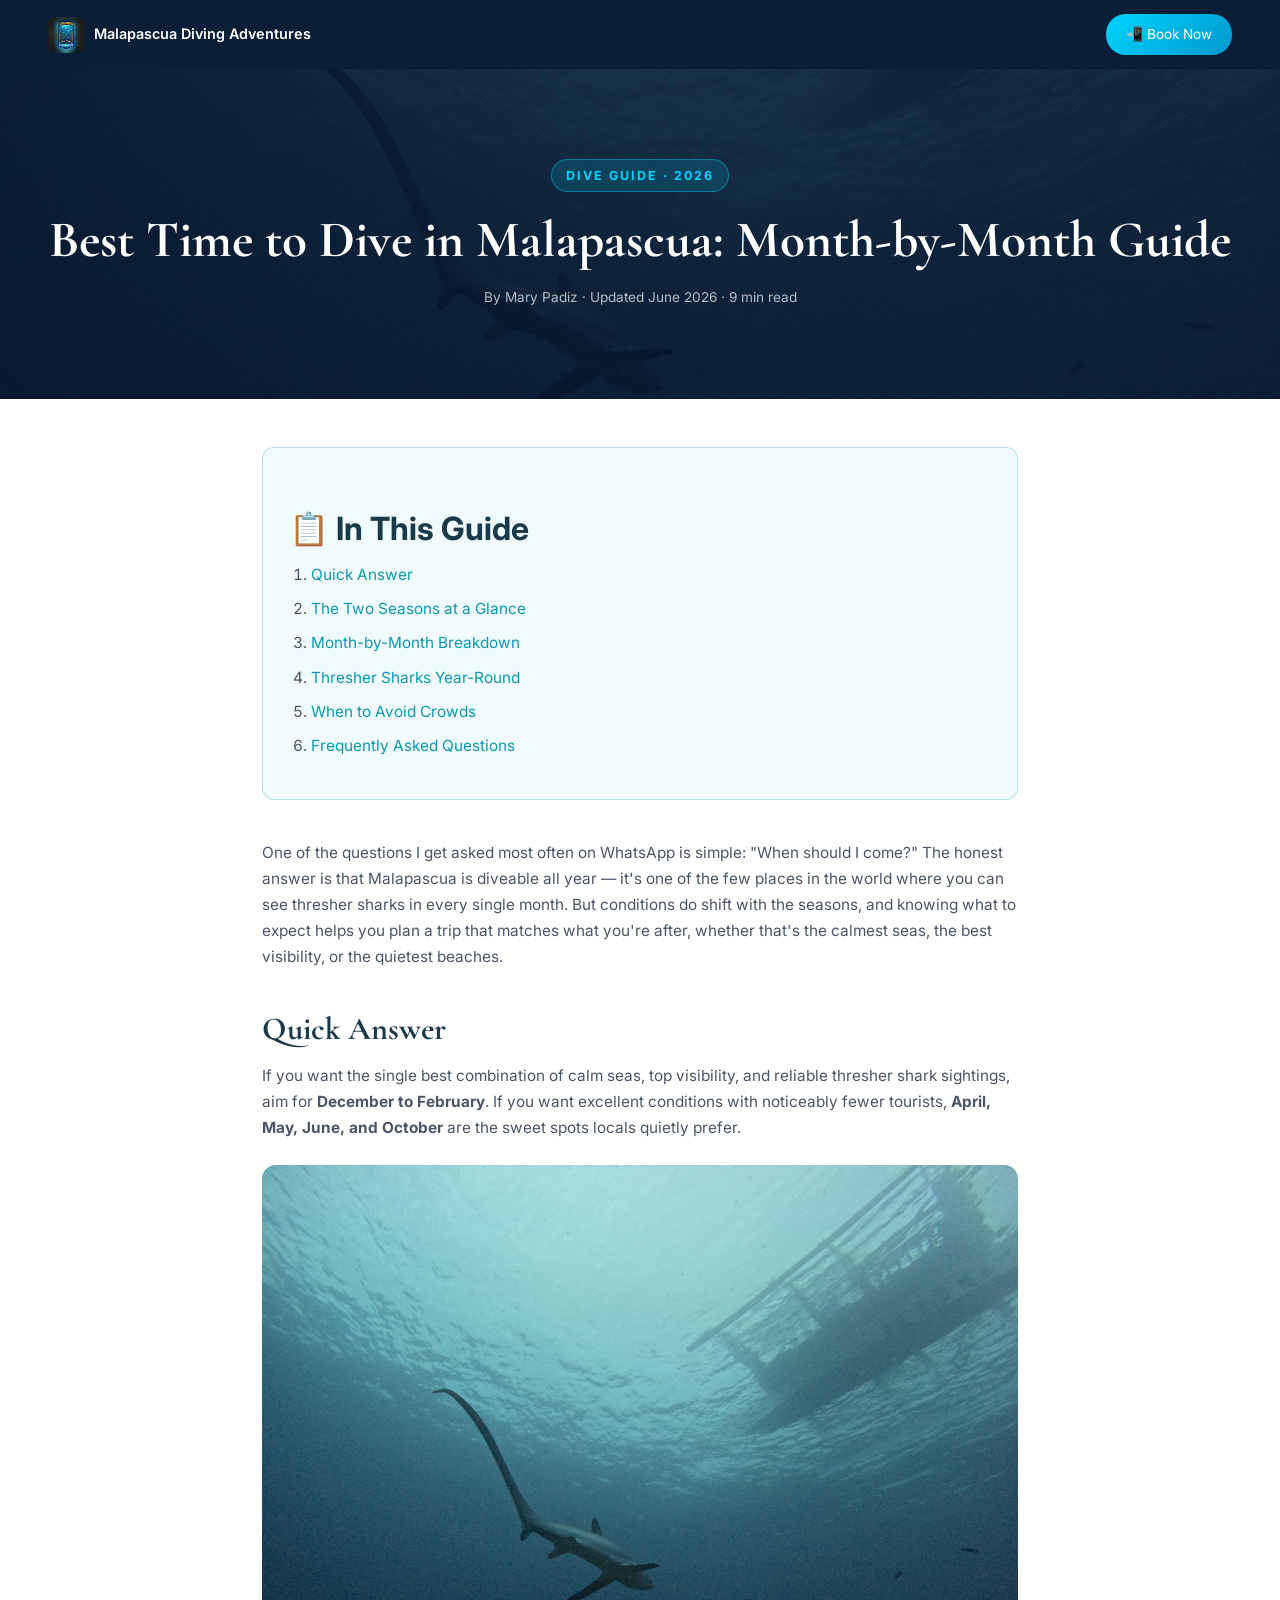
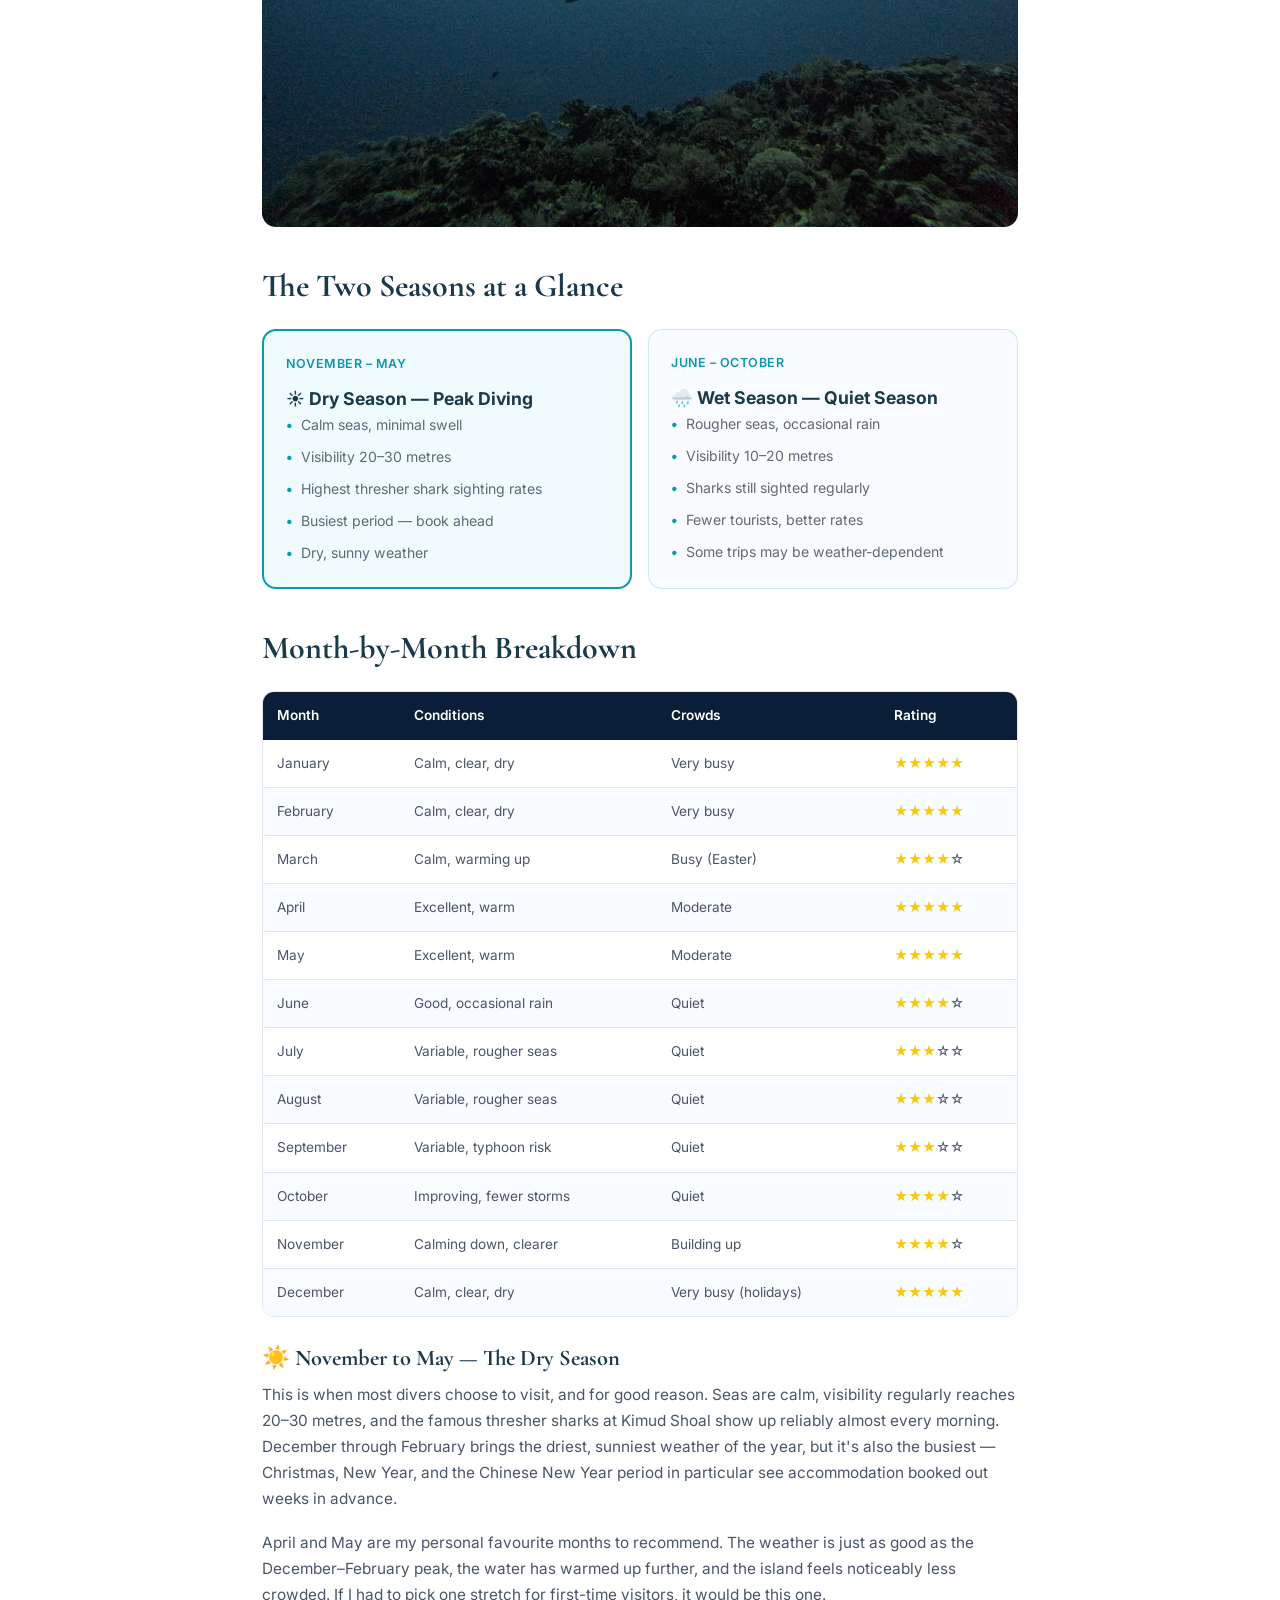
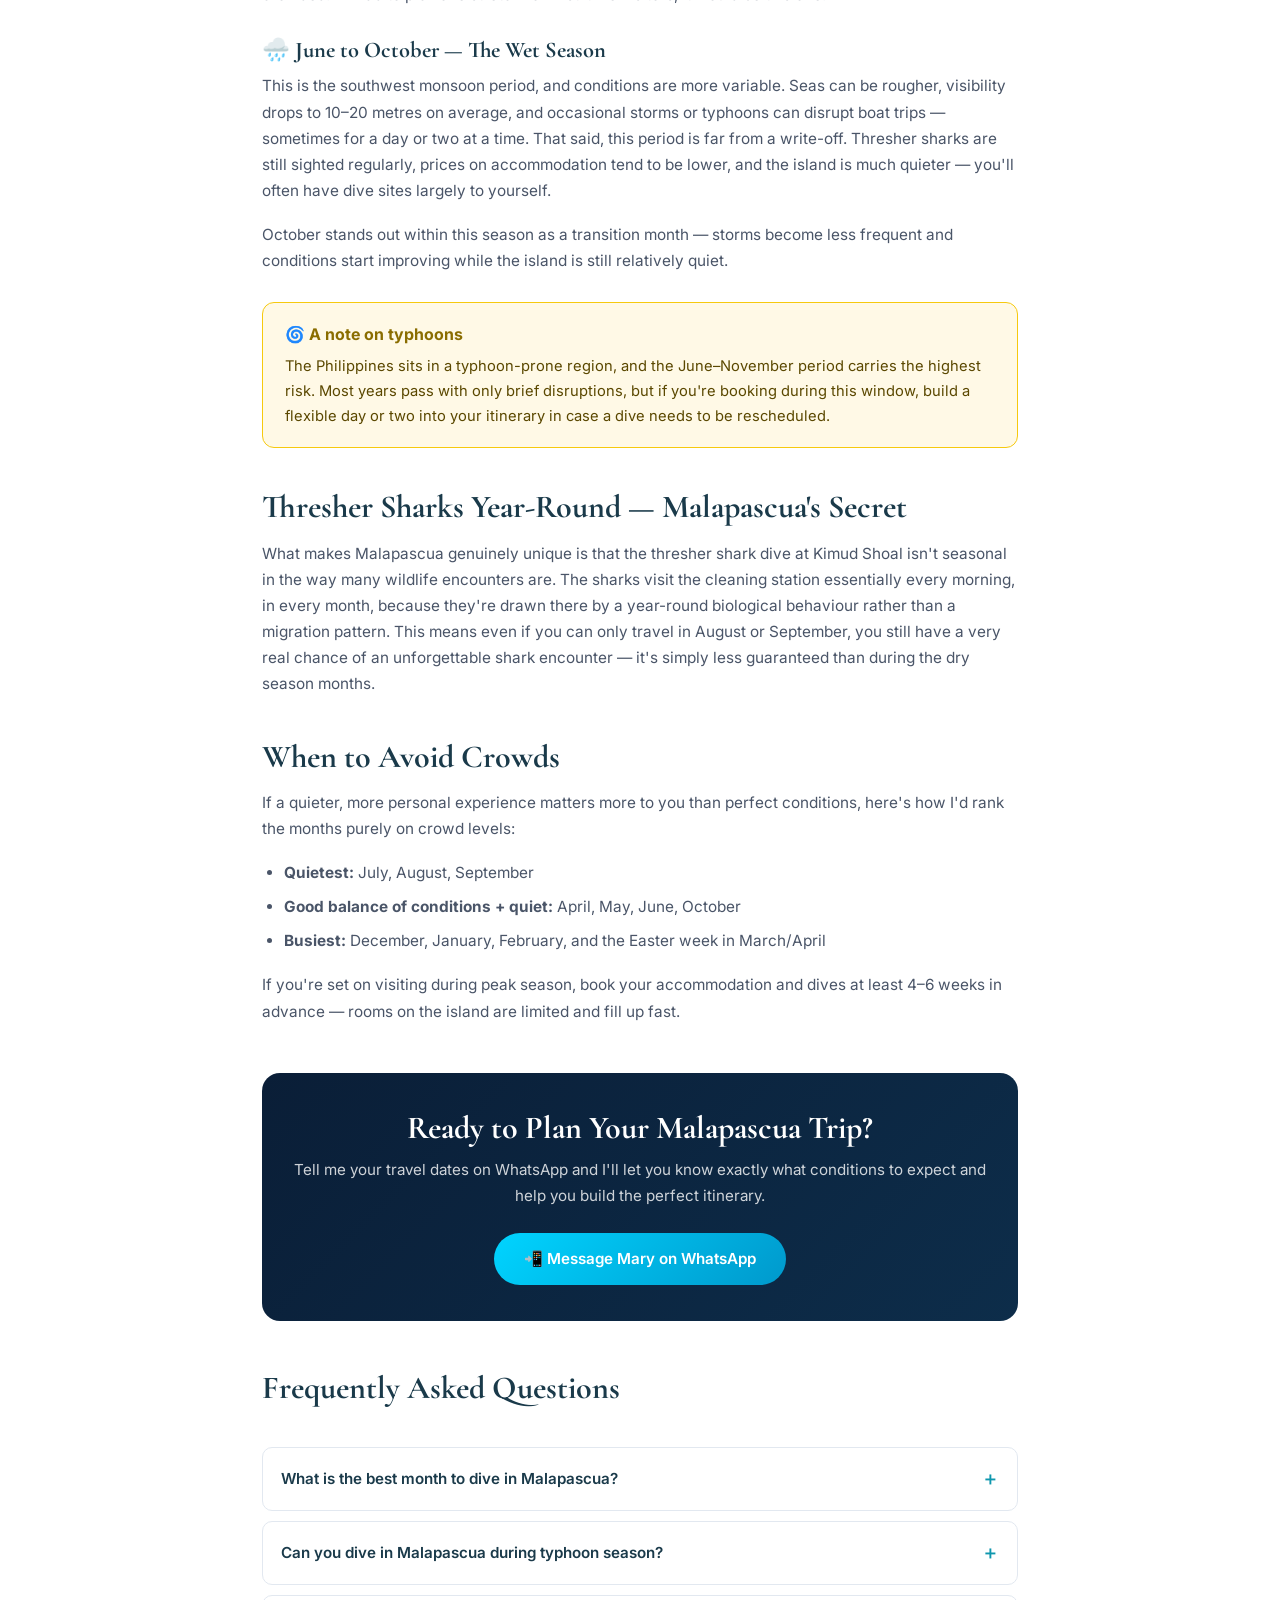
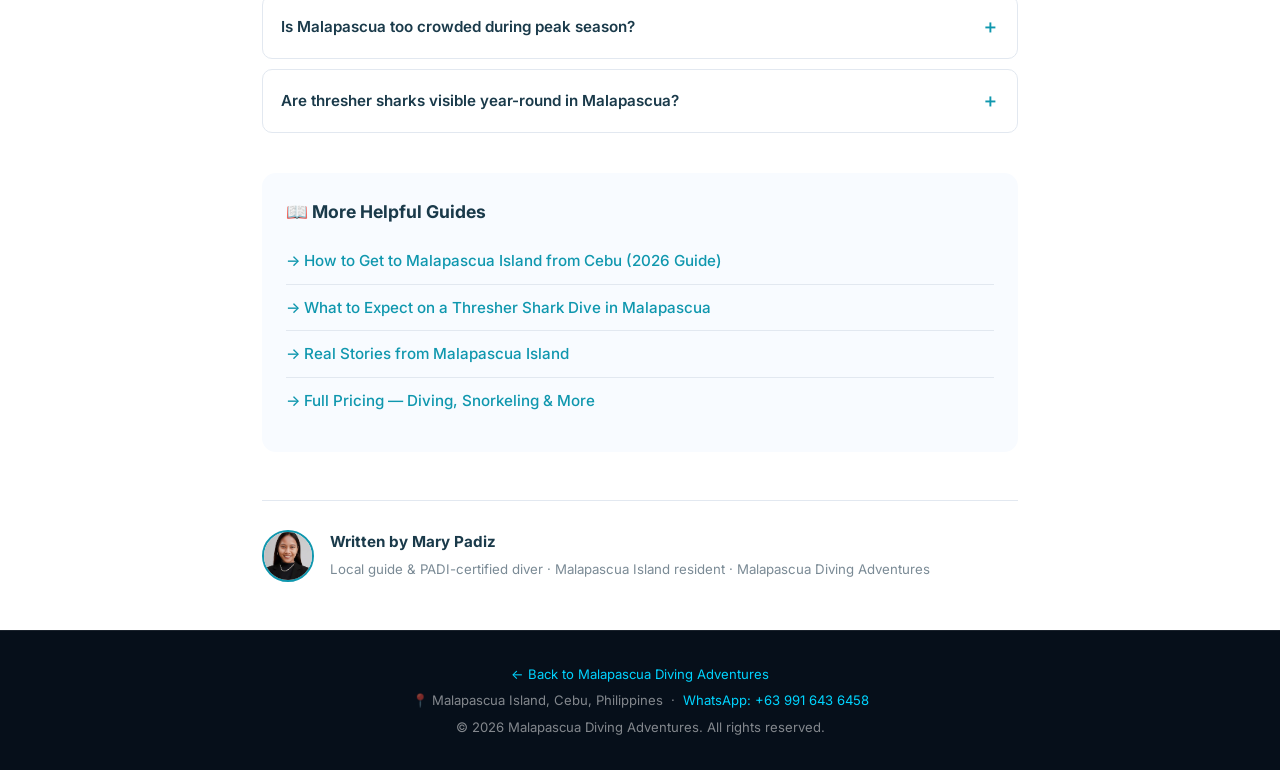
==== best-time-to-dive-malapascua.html @ ddaf4a94 "Add files via upload" ====
<!DOCTYPE html>
<html lang="en">
<head>
  <meta charset="UTF-8">
  <meta name="viewport" content="width=device-width, initial-scale=1.0">
  <title>Best Time to Dive in Malapascua: Month-by-Month Guide (2026) | Malapascua Diving Adventures</title>
  <meta name="description" content="When is the best time to dive in Malapascua? Month-by-month breakdown of weather, visibility, thresher shark sightings, and crowd levels to help you plan your trip.">
  <meta name="robots" content="index, follow">
  <link rel="canonical" href="https://malapascuadivingadventures.com/best-time-to-dive-malapascua.html">
  <link rel="icon" type="image/png" href="MDA.png">

  <meta property="og:type" content="article">
  <meta property="og:url" content="https://malapascuadivingadventures.com/best-time-to-dive-malapascua.html">
  <meta property="og:title" content="Best Time to Dive in Malapascua: Month-by-Month Guide (2026)">
  <meta property="og:description" content="Weather, visibility, thresher shark sightings, and crowd levels for every month — plan the perfect time for your Malapascua dive trip.">
  <meta property="og:image" content="https://malapascuadivingadventures.com/ThresherMalapascua.JPG">
  <meta property="og:site_name" content="Malapascua Diving Adventures">

  <script type="application/ld+json">
  {
    "@context": "https://schema.org",
    "@type": "Article",
    "headline": "Best Time to Dive in Malapascua: Month-by-Month Guide (2026)",
    "description": "A month-by-month breakdown of weather, visibility, thresher shark sightings, and crowd levels to help divers plan the ideal time to visit Malapascua Island.",
    "image": "https://malapascuadivingadventures.com/ThresherMalapascua.JPG",
    "datePublished": "2026-06-30",
    "dateModified": "2026-06-30",
    "author": {"@type": "Person", "name": "Mary Padiz"},
    "publisher": {
      "@type": "Organization",
      "name": "Malapascua Diving Adventures",
      "logo": {"@type": "ImageObject", "url": "https://malapascuadivingadventures.com/MDA.png"}
    },
    "mainEntityOfPage": {"@type": "WebPage", "@id": "https://malapascuadivingadventures.com/best-time-to-dive-malapascua.html"}
  }
  </script>

  <script type="application/ld+json">
  {
    "@context": "https://schema.org",
    "@type": "FAQPage",
    "mainEntity": [
      {
        "@type": "Question",
        "name": "What is the best month to dive in Malapascua?",
        "acceptedAnswer": {"@type": "Answer", "text": "December to February typically offers the best overall conditions in Malapascua, with calm seas, excellent visibility of 20–30 metres, and reliable thresher shark sightings. April and May are also excellent, with warmer water and fewer crowds than the December-January peak."}
      },
      {
        "@type": "Question",
        "name": "Can you dive in Malapascua during typhoon season?",
        "acceptedAnswer": {"@type": "Answer", "text": "Yes, diving is possible from June to November, though seas are rougher and some trips may be cancelled during strong storms. Thresher sharks are still sighted regularly during this period, and the island is much quieter with fewer tourists."}
      },
      {
        "@type": "Question",
        "name": "Is Malapascua too crowded during peak season?",
        "acceptedAnswer": {"@type": "Answer", "text": "December through February and around Easter (March/April) are the busiest periods, with accommodation booking up weeks in advance. April, May, June, and October offer a good balance of good conditions with fewer crowds."}
      },
      {
        "@type": "Question",
        "name": "Are thresher sharks visible year-round in Malapascua?",
        "acceptedAnswer": {"@type": "Answer", "text": "Yes, pelagic thresher sharks can be seen at Kimud Shoal year-round, which is unique among shark diving destinations worldwide. Sighting rates are highest during November to May, but sharks are reported in every month of the year."}
      }
    ]
  }
  </script>

  <link rel="preconnect" href="https://fonts.googleapis.com">
  <link rel="preconnect" href="https://fonts.gstatic.com" crossorigin>
  <link rel="stylesheet" href="https://fonts.googleapis.com/css2?family=Cormorant+Garamond:wght@500;600;700&family=Inter:wght@400;500;600;700&display=swap">

  <style>
    *,*::before,*::after{box-sizing:border-box}
    html{scroll-behavior:smooth}
    body{margin:0;font-family:'Inter',system-ui,sans-serif;color:#2d3748;background:#fff;line-height:1.7;}
    h1,h2,h3{font-family:'Cormorant Garamond',Georgia,serif;line-height:1.2;}
    img{max-width:100%;height:auto;display:block;}
    a{color:#0f97ae;text-decoration:none;}
    a:hover{text-decoration:underline;}

    .site-header{background:#0a1e37;padding:14px clamp(16px,4vw,48px);display:flex;align-items:center;justify-content:space-between;gap:16px;}
    .site-header a.brand{color:#fff;font-weight:600;font-size:.9rem;display:flex;align-items:center;gap:10px;text-decoration:none;}
    .site-header img{width:36px;height:36px;border-radius:6px;}
    .header-cta{background:linear-gradient(135deg,#00d4ff,#0099cc);color:#fff!important;padding:9px 20px;border-radius:20px;font-size:.85rem;text-decoration:none;}

    .hero-blog{background:linear-gradient(135deg,rgba(5,20,45,.88),rgba(5,20,45,.75)),url('ThresherMalapascua.JPG') center/cover no-repeat;padding:clamp(48px,8vw,90px) clamp(16px,5vw,48px);text-align:center;color:#fff;}
    .hero-blog .badge{display:inline-block;background:rgba(0,212,255,.15);border:1px solid rgba(0,212,255,.4);color:#00d4ff;font-size:.78rem;font-weight:700;letter-spacing:2px;text-transform:uppercase;padding:5px 14px;border-radius:20px;margin-bottom:18px;}
    .hero-blog h1{margin:0 0 14px;font-size:clamp(1.8rem,5vw,3.2rem);color:#fff;}
    .hero-blog .meta{font-size:.85rem;color:rgba(255,255,255,.7);margin:0;}

    .article-wrap{max-width:820px;margin:0 auto;padding:48px clamp(16px,4vw,32px);}

    .toc{background:#f0fbfe;border:1px solid rgba(15,151,174,.25);border-radius:12px;padding:22px 26px;margin-bottom:40px;}
    .toc h2{font-size:1rem;color:#1a3a4a;margin:0 0 12px;font-family:'Inter',sans-serif;font-weight:700;}
    .toc ol{margin:0;padding-left:20px;display:flex;flex-direction:column;gap:6px;}
    .toc li{font-size:.9rem;}
    .toc a{color:#0f97ae;}

    .article-wrap h2{font-size:clamp(1.4rem,3vw,2rem);color:#1a3a4a;margin:40px 0 14px;}
    .article-wrap h3{font-size:clamp(1.1rem,2vw,1.4rem);color:#1a3a4a;margin:28px 0 10px;}
    .article-wrap p{margin:0 0 18px;color:#4a5568;font-size:clamp(.92rem,1.2vw,1rem);}
    .article-wrap ul,.article-wrap ol{padding-left:22px;margin:0 0 18px;display:flex;flex-direction:column;gap:8px;}
    .article-wrap li{color:#4a5568;font-size:clamp(.92rem,1.2vw,1rem);}

    .season-grid{display:grid;grid-template-columns:1fr;gap:16px;margin:24px 0;}
    @media(min-width:700px){.season-grid{grid-template-columns:1fr 1fr;}}
    .season-card{background:#f8fbff;border:1px solid rgba(15,151,174,.18);border-radius:14px;padding:22px 22px;}
    .season-card.peak{background:#f0fbfe;border-color:#0f97ae;border-width:2px;}
    .season-card h3{margin:0 0 4px;font-size:1.1rem;color:#1a3a4a;font-family:'Inter',sans-serif;font-weight:700;}
    .season-tag{font-size:.78rem;color:#0f97ae;font-weight:600;text-transform:uppercase;letter-spacing:.5px;display:block;margin-bottom:14px;}
    .season-card ul{margin:0;padding:0;list-style:none;display:flex;flex-direction:column;gap:8px;}
    .season-card li{font-size:.88rem;color:#5b6b7b;display:flex;gap:8px;align-items:flex-start;}
    .season-card li::before{content:'•';color:#0f97ae;font-weight:700;}

    .month-table-wrap{overflow-x:auto;margin:24px 0;border-radius:12px;border:1px solid #e2e8f0;}
    table.month-table{width:100%;border-collapse:collapse;font-size:.85rem;min-width:600px;}
    table.month-table th{background:#0a1e37;color:#fff;padding:12px 14px;text-align:left;font-weight:600;}
    table.month-table td{padding:12px 14px;border-bottom:1px solid #e2e8f0;color:#4a5568;}
    table.month-table tr:last-child td{border-bottom:none;}
    table.month-table tr:nth-child(even){background:#f8fbff;}
    .star{color:#f6c90e;}

    .tip-box{background:#fff9e6;border:1px solid #f6c90e;border-radius:12px;padding:18px 22px;margin:28px 0;}
    .tip-box strong{color:#8a6d00;display:block;margin-bottom:6px;}
    .tip-box p{margin:0;color:#5b4800;font-size:.92rem;}

    .cta-banner{background:linear-gradient(135deg,#0a1e37,#0d2d4a);border-radius:18px;padding:36px 28px;text-align:center;margin:48px 0;}
    .cta-banner h2{color:#fff;margin:0 0 10px;font-size:clamp(1.4rem,3vw,2rem);}
    .cta-banner p{color:rgba(255,255,255,.8);margin:0 0 24px;font-size:.95rem;}
    .cta-btn{display:inline-flex;align-items:center;gap:8px;background:linear-gradient(135deg,#00d4ff,#0099cc);color:#fff;padding:13px 30px;border-radius:28px;font-weight:600;font-size:.95rem;text-decoration:none;transition:transform .25s,box-shadow .25s;}
    .cta-btn:hover{transform:translateY(-2px);box-shadow:0 10px 28px rgba(0,212,255,.3);text-decoration:none;}

    .faq-section{margin:40px 0;}
    .faq-item{border:1px solid #e2e8f0;border-radius:10px;margin-bottom:10px;overflow:hidden;}
    .faq-item summary{padding:16px 18px;font-weight:600;color:#1a3a4a;cursor:pointer;list-style:none;display:flex;justify-content:space-between;align-items:center;font-size:.95rem;}
    .faq-item summary::after{content:'＋';color:#0f97ae;font-size:1.1rem;}
    .faq-item[open] summary::after{content:'－';}
    .faq-item p{margin:0;padding:0 18px 16px;color:#4a5568;font-size:.92rem;line-height:1.7;}

    .article-footer{border-top:1px solid #e2e8f0;padding-top:28px;margin-top:48px;display:flex;align-items:center;gap:16px;}
    .author-avatar{width:52px;height:52px;border-radius:50%;object-fit:cover;border:2px solid #0f97ae;}
    .author-info strong{display:block;color:#1a3a4a;font-size:.95rem;}
    .author-info span{color:#7a8a95;font-size:.83rem;}

    .related{background:#f8fbff;border-radius:14px;padding:28px 24px;margin:40px 0;}
    .related h3{font-size:1.1rem;color:#1a3a4a;margin:0 0 16px;font-family:'Inter',sans-serif;font-weight:700;}
    .related a{display:flex;align-items:center;gap:10px;color:#0f97ae;font-weight:500;font-size:.95rem;padding:10px 0;border-bottom:1px solid #e2e8f0;}
    .related a:last-child{border-bottom:none;}

    .site-footer{background:#060f1a;padding:28px 18px;text-align:center;border-top:1px solid rgba(255,255,255,.08);}
    .site-footer p{color:rgba(255,255,255,.5);font-size:.82rem;margin:4px 0;}
    .site-footer a{color:#00d4ff;}
  </style>
</head>
<body>

<header class="site-header">
  <a href="/" class="brand">
    <img src="MDA.png" alt="Malapascua Diving Adventures" width="36" height="36">
    Malapascua Diving Adventures
  </a>
  <a href="https://wa.me/639916436458" class="header-cta" rel="noopener noreferrer">📲 Book Now</a>
</header>

<div class="hero-blog">
  <span class="badge">Dive Guide · 2026</span>
  <h1>Best Time to Dive in Malapascua: Month-by-Month Guide</h1>
  <p class="meta">By Mary Padiz · Updated June 2026 · 9 min read</p>
</div>

<article class="article-wrap">

  <nav class="toc" aria-label="Table of contents">
    <h2>📋 In This Guide</h2>
    <ol>
      <li><a href="#quick-answer">Quick Answer</a></li>
      <li><a href="#seasons">The Two Seasons at a Glance</a></li>
      <li><a href="#month-by-month">Month-by-Month Breakdown</a></li>
      <li><a href="#thresher-sharks">Thresher Sharks Year-Round</a></li>
      <li><a href="#crowds">When to Avoid Crowds</a></li>
      <li><a href="#faq">Frequently Asked Questions</a></li>
    </ol>
  </nav>

  <p>One of the questions I get asked most often on WhatsApp is simple: "When should I come?" The honest answer is that Malapascua is diveable all year — it's one of the few places in the world where you can see thresher sharks in every single month. But conditions do shift with the seasons, and knowing what to expect helps you plan a trip that matches what you're after, whether that's the calmest seas, the best visibility, or the quietest beaches.</p>

  <h2 id="quick-answer">Quick Answer</h2>
  <p>If you want the single best combination of calm seas, top visibility, and reliable thresher shark sightings, aim for <strong>December to February</strong>. If you want excellent conditions with noticeably fewer tourists, <strong>April, May, June, and October</strong> are the sweet spots locals quietly prefer.</p>

  <img src="ThresherMalapascua.JPG" alt="Pelagic thresher shark at Kimud Shoal dive site, Malapascua Island" loading="eager" width="820" height="460" style="border-radius:14px;margin:24px 0;">

  <h2 id="seasons">The Two Seasons at a Glance</h2>

  <div class="season-grid">
    <div class="season-card peak">
      <span class="season-tag">November – May</span>
      <h3>☀️ Dry Season — Peak Diving</h3>
      <ul>
        <li>Calm seas, minimal swell</li>
        <li>Visibility 20–30 metres</li>
        <li>Highest thresher shark sighting rates</li>
        <li>Busiest period — book ahead</li>
        <li>Dry, sunny weather</li>
      </ul>
    </div>
    <div class="season-card">
      <span class="season-tag">June – October</span>
      <h3>🌧️ Wet Season — Quiet Season</h3>
      <ul>
        <li>Rougher seas, occasional rain</li>
        <li>Visibility 10–20 metres</li>
        <li>Sharks still sighted regularly</li>
        <li>Fewer tourists, better rates</li>
        <li>Some trips may be weather-dependent</li>
      </ul>
    </div>
  </div>

  <h2 id="month-by-month">Month-by-Month Breakdown</h2>

  <div class="month-table-wrap">
    <table class="month-table">
      <thead>
        <tr>
          <th>Month</th>
          <th>Conditions</th>
          <th>Crowds</th>
          <th>Rating</th>
        </tr>
      </thead>
      <tbody>
        <tr><td>January</td><td>Calm, clear, dry</td><td>Very busy</td><td><span class="star">★★★★★</span></td></tr>
        <tr><td>February</td><td>Calm, clear, dry</td><td>Very busy</td><td><span class="star">★★★★★</span></td></tr>
        <tr><td>March</td><td>Calm, warming up</td><td>Busy (Easter)</td><td><span class="star">★★★★</span>☆</td></tr>
        <tr><td>April</td><td>Excellent, warm</td><td>Moderate</td><td><span class="star">★★★★★</span></td></tr>
        <tr><td>May</td><td>Excellent, warm</td><td>Moderate</td><td><span class="star">★★★★★</span></td></tr>
        <tr><td>June</td><td>Good, occasional rain</td><td>Quiet</td><td><span class="star">★★★★</span>☆</td></tr>
        <tr><td>July</td><td>Variable, rougher seas</td><td>Quiet</td><td><span class="star">★★★</span>☆☆</td></tr>
        <tr><td>August</td><td>Variable, rougher seas</td><td>Quiet</td><td><span class="star">★★★</span>☆☆</td></tr>
        <tr><td>September</td><td>Variable, typhoon risk</td><td>Quiet</td><td><span class="star">★★★</span>☆☆</td></tr>
        <tr><td>October</td><td>Improving, fewer storms</td><td>Quiet</td><td><span class="star">★★★★</span>☆</td></tr>
        <tr><td>November</td><td>Calming down, clearer</td><td>Building up</td><td><span class="star">★★★★</span>☆</td></tr>
        <tr><td>December</td><td>Calm, clear, dry</td><td>Very busy (holidays)</td><td><span class="star">★★★★★</span></td></tr>
      </tbody>
    </table>
  </div>

  <h3>☀️ November to May — The Dry Season</h3>
  <p>This is when most divers choose to visit, and for good reason. Seas are calm, visibility regularly reaches 20–30 metres, and the famous thresher sharks at Kimud Shoal show up reliably almost every morning. December through February brings the driest, sunniest weather of the year, but it's also the busiest — Christmas, New Year, and the Chinese New Year period in particular see accommodation booked out weeks in advance.</p>

  <p>April and May are my personal favourite months to recommend. The weather is just as good as the December–February peak, the water has warmed up further, and the island feels noticeably less crowded. If I had to pick one stretch for first-time visitors, it would be this one.</p>

  <h3>🌧️ June to October — The Wet Season</h3>
  <p>This is the southwest monsoon period, and conditions are more variable. Seas can be rougher, visibility drops to 10–20 metres on average, and occasional storms or typhoons can disrupt boat trips — sometimes for a day or two at a time. That said, this period is far from a write-off. Thresher sharks are still sighted regularly, prices on accommodation tend to be lower, and the island is much quieter — you'll often have dive sites largely to yourself.</p>

  <p>October stands out within this season as a transition month — storms become less frequent and conditions start improving while the island is still relatively quiet.</p>

  <div class="tip-box">
    <strong>🌀 A note on typhoons</strong>
    <p>The Philippines sits in a typhoon-prone region, and the June–November period carries the highest risk. Most years pass with only brief disruptions, but if you're booking during this window, build a flexible day or two into your itinerary in case a dive needs to be rescheduled.</p>
  </div>

  <h2 id="thresher-sharks">Thresher Sharks Year-Round — Malapascua's Secret</h2>
  <p>What makes Malapascua genuinely unique is that the thresher shark dive at Kimud Shoal isn't seasonal in the way many wildlife encounters are. The sharks visit the cleaning station essentially every morning, in every month, because they're drawn there by a year-round biological behaviour rather than a migration pattern. This means even if you can only travel in August or September, you still have a very real chance of an unforgettable shark encounter — it's simply less guaranteed than during the dry season months.</p>

  <h2 id="crowds">When to Avoid Crowds</h2>
  <p>If a quieter, more personal experience matters more to you than perfect conditions, here's how I'd rank the months purely on crowd levels:</p>
  <ul>
    <li><strong>Quietest:</strong> July, August, September</li>
    <li><strong>Good balance of conditions + quiet:</strong> April, May, June, October</li>
    <li><strong>Busiest:</strong> December, January, February, and the Easter week in March/April</li>
  </ul>
  <p>If you're set on visiting during peak season, book your accommodation and dives at least 4–6 weeks in advance — rooms on the island are limited and fill up fast.</p>

  <div class="cta-banner">
    <h2>Ready to Plan Your Malapascua Trip?</h2>
    <p>Tell me your travel dates on WhatsApp and I'll let you know exactly what conditions to expect and help you build the perfect itinerary.</p>
    <a href="https://wa.me/639916436458" class="cta-btn" rel="noopener noreferrer">📲 Message Mary on WhatsApp</a>
  </div>

  <h2 id="faq">Frequently Asked Questions</h2>
  <div class="faq-section">

    <details class="faq-item">
      <summary>What is the best month to dive in Malapascua?</summary>
      <p>December to February typically offers the best overall conditions, with calm seas, excellent visibility of 20–30 metres, and reliable thresher shark sightings. April and May are also excellent, with warmer water and fewer crowds than the December–January peak.</p>
    </details>

    <details class="faq-item">
      <summary>Can you dive in Malapascua during typhoon season?</summary>
      <p>Yes, diving is possible from June to November, though seas are rougher and some trips may be cancelled during strong storms. Thresher sharks are still sighted regularly during this period, and the island is much quieter with fewer tourists.</p>
    </details>

    <details class="faq-item">
      <summary>Is Malapascua too crowded during peak season?</summary>
      <p>December through February and around Easter (March/April) are the busiest periods, with accommodation booking up weeks in advance. April, May, June, and October offer a good balance of good conditions with fewer crowds.</p>
    </details>

    <details class="faq-item">
      <summary>Are thresher sharks visible year-round in Malapascua?</summary>
      <p>Yes, pelagic thresher sharks can be seen at Kimud Shoal year-round, which is unique among shark diving destinations worldwide. Sighting rates are highest during November to May, but sharks are reported in every month of the year.</p>
    </details>

  </div>

  <div class="related">
    <h3>📖 More Helpful Guides</h3>
    <a href="/how-to-get-to-malapascua.html">→ How to Get to Malapascua Island from Cebu (2026 Guide)</a>
    <a href="/thresher-shark-dive-malapascua.html">→ What to Expect on a Thresher Shark Dive in Malapascua</a>
    <a href="/guest-stories.html">→ Real Stories from Malapascua Island</a>
    <a href="/#pricing">→ Full Pricing — Diving, Snorkeling &amp; More</a>
  </div>

  <footer class="article-footer">
    <img src="mary.jpg" alt="Mary Padiz — Malapascua diving guide" class="author-avatar" width="52" height="52" loading="lazy">
    <div class="author-info">
      <strong>Written by Mary Padiz</strong>
      <span>Local guide &amp; PADI-certified diver · Malapascua Island resident · Malapascua Diving Adventures</span>
    </div>
  </footer>

</article>

<footer class="site-footer">
  <p><a href="/">← Back to Malapascua Diving Adventures</a></p>
  <p>📍 Malapascua Island, Cebu, Philippines &nbsp;·&nbsp; <a href="https://wa.me/639916436458">WhatsApp: +63 991 643 6458</a></p>
  <p>&copy; 2026 Malapascua Diving Adventures. All rights reserved.</p>
</footer>

</body>
</html>
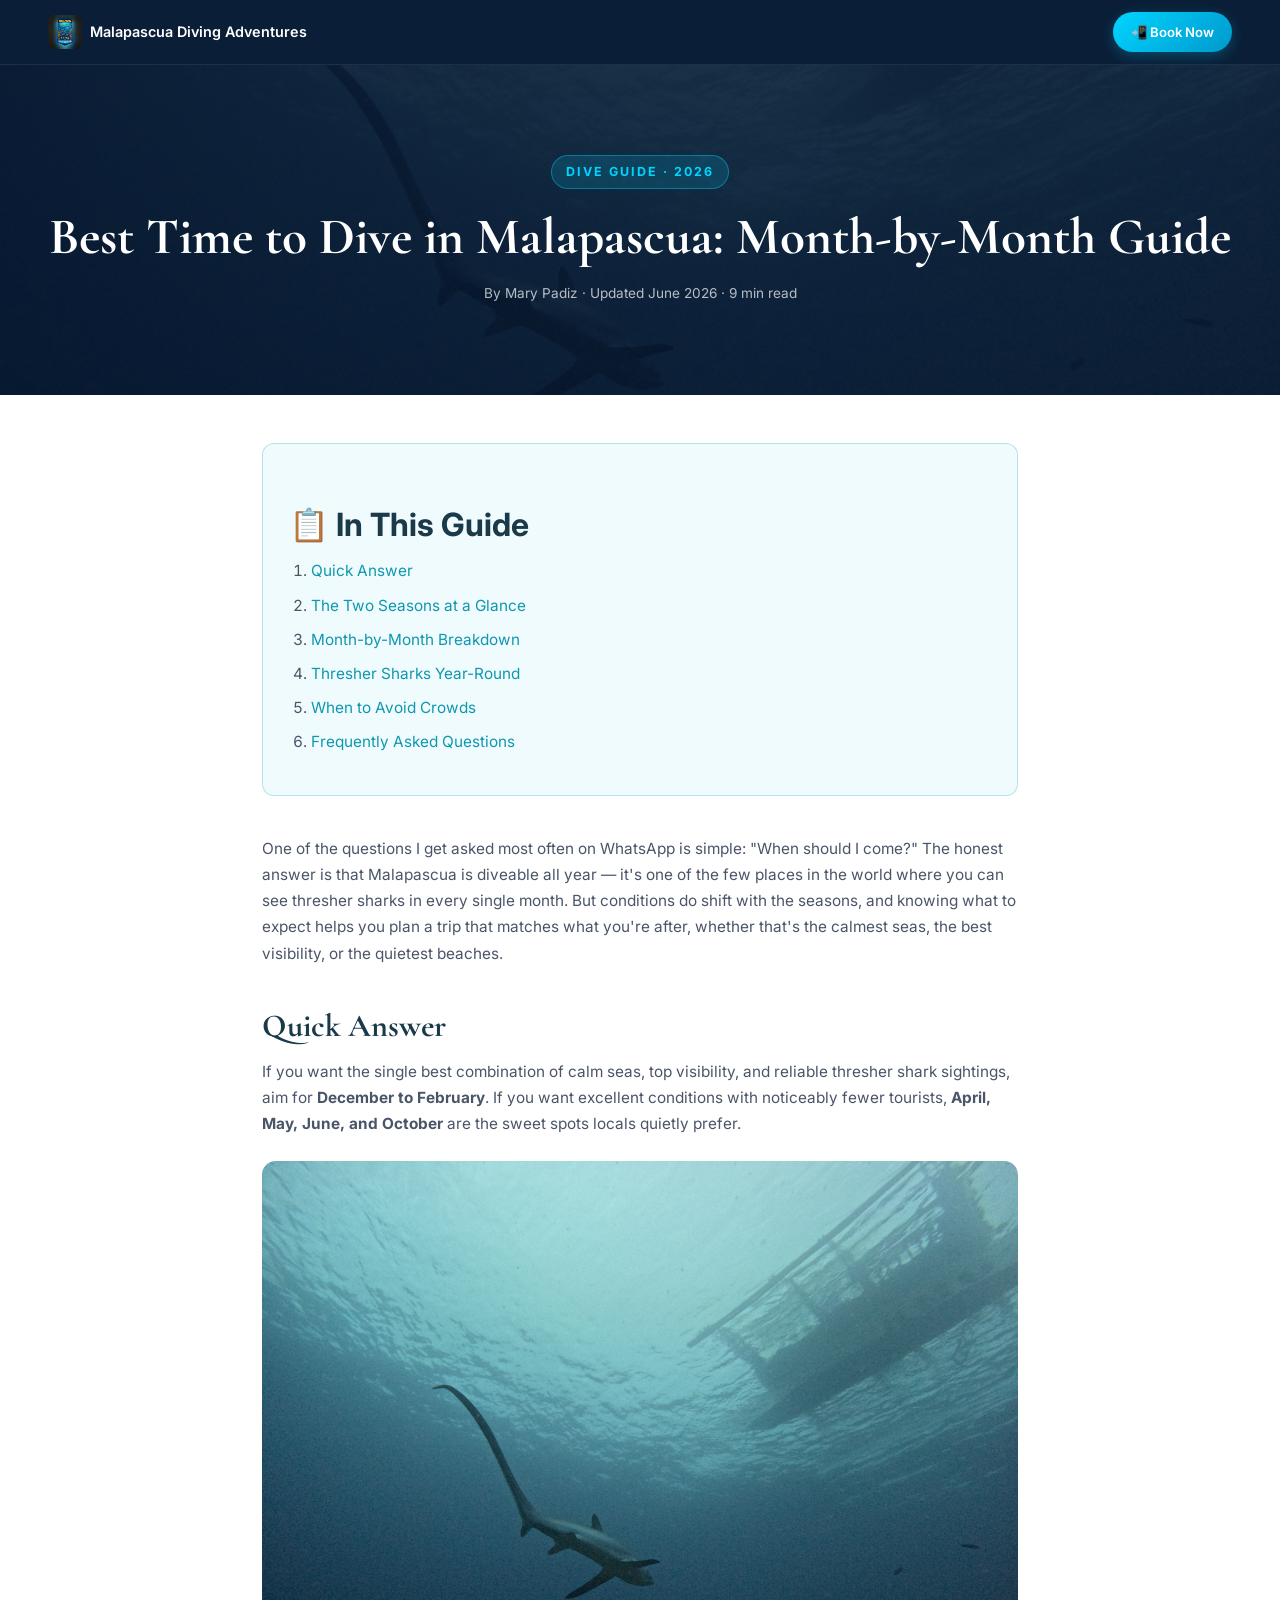
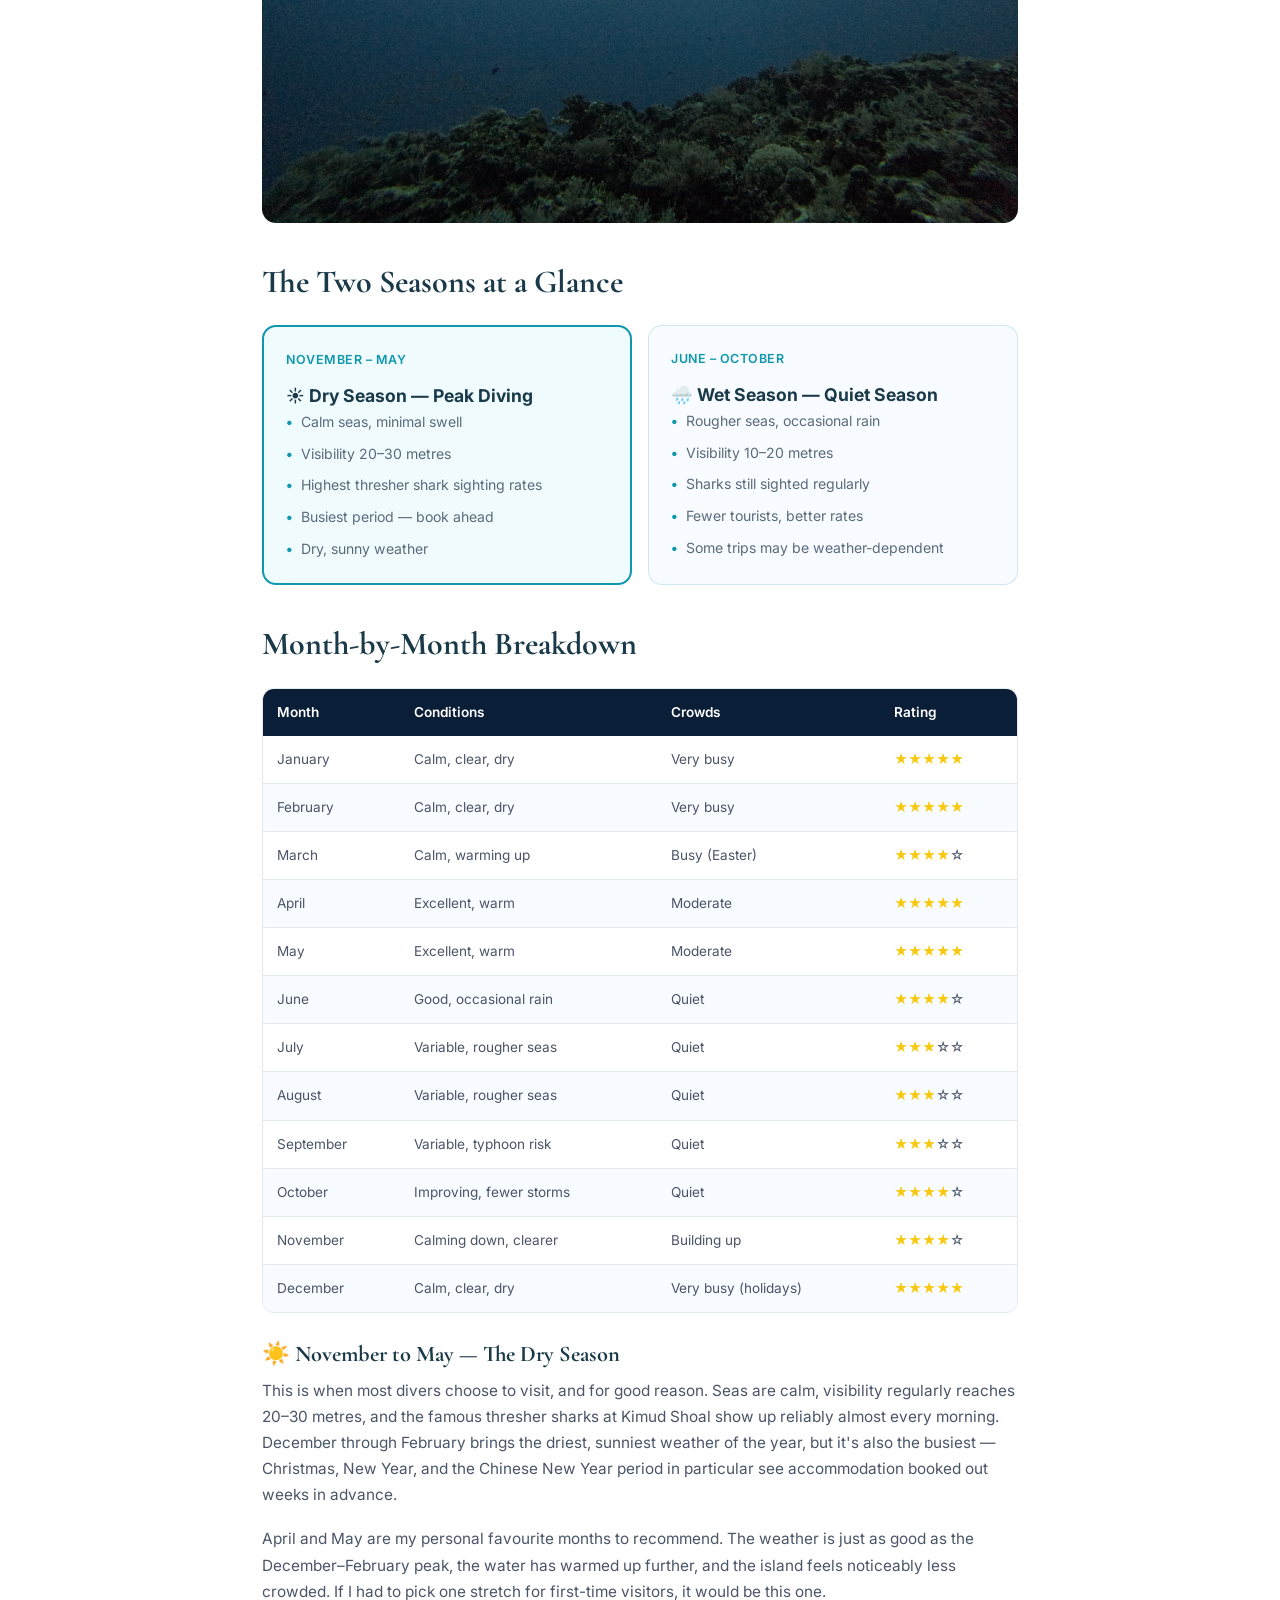
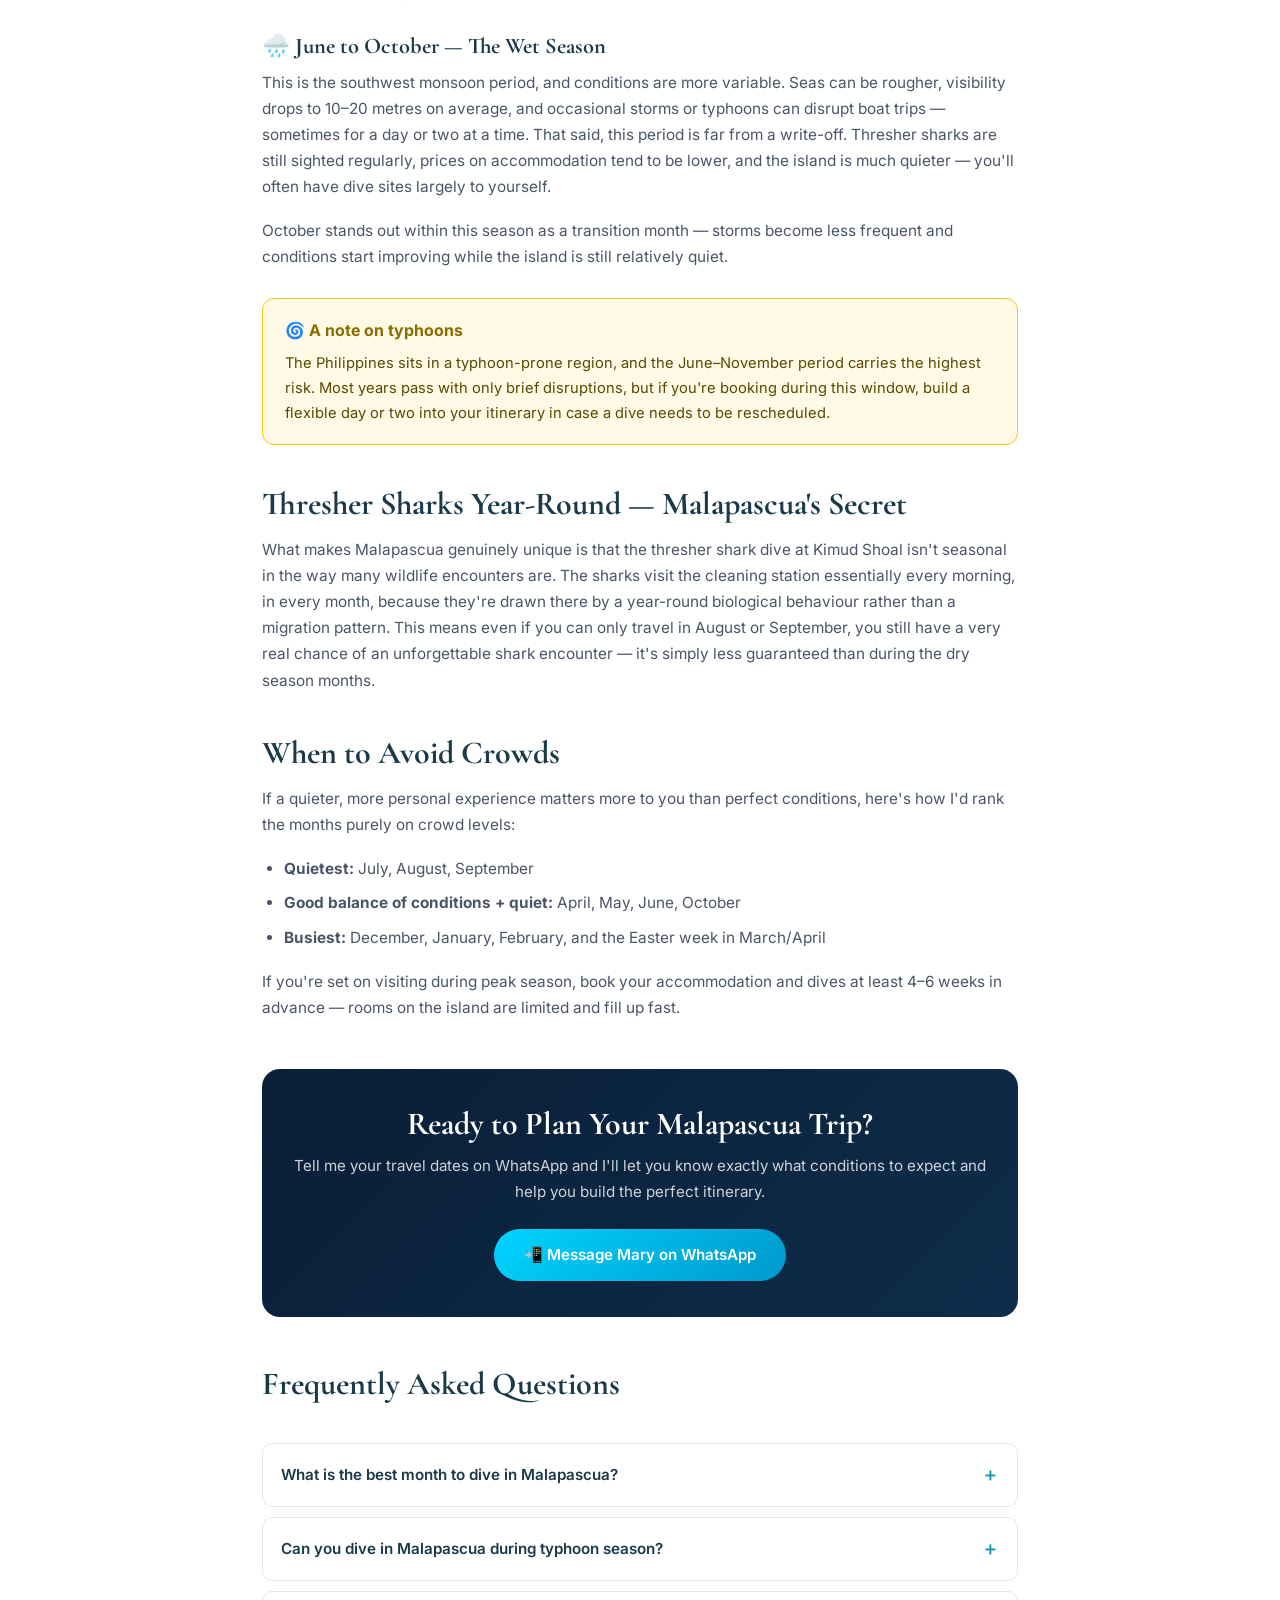
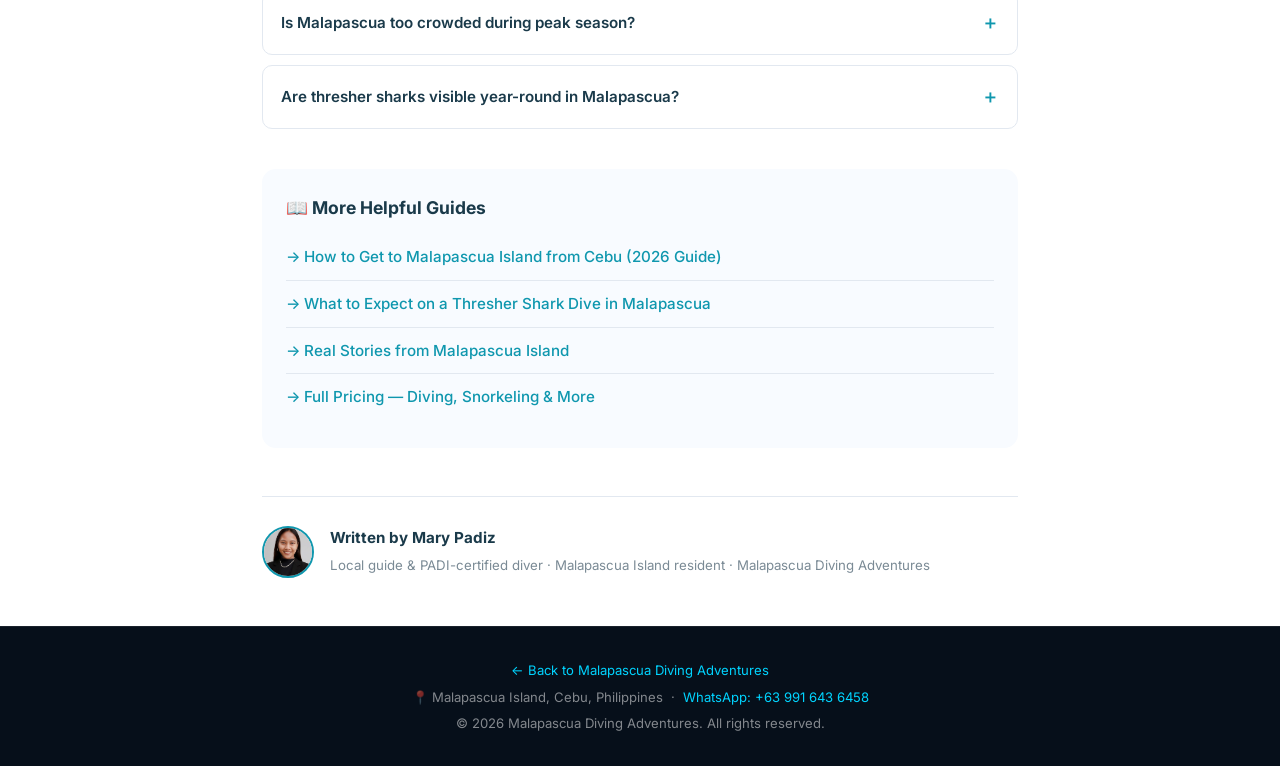
==== commit fd228f42: "Update best-time-to-dive-malapascua.html" ====
--- a/best-time-to-dive-malapascua.html
+++ b/best-time-to-dive-malapascua.html
@@ -77,10 +77,58 @@
     a{color:#0f97ae;text-decoration:none;}
     a:hover{text-decoration:underline;}
 
-    .site-header{background:#0a1e37;padding:14px clamp(16px,4vw,48px);display:flex;align-items:center;justify-content:space-between;gap:16px;}
-    .site-header a.brand{color:#fff;font-weight:600;font-size:.9rem;display:flex;align-items:center;gap:10px;text-decoration:none;}
-    .site-header img{width:36px;height:36px;border-radius:6px;}
-    .header-cta{background:linear-gradient(135deg,#00d4ff,#0099cc);color:#fff!important;padding:9px 20px;border-radius:20px;font-size:.85rem;text-decoration:none;}
+    .site-header{
+      background:#0a1e37;
+      padding:12px clamp(16px,4vw,48px);
+      display:flex;
+      align-items:center;
+      justify-content:space-between;
+      gap:12px;
+      position:sticky;
+      top:0;
+      z-index:100;
+      border-bottom:1px solid rgba(255,255,255,.08);
+    }
+    .site-header a.brand{
+      color:#fff;
+      font-weight:600;
+      font-size:clamp(.78rem,2vw,.9rem);
+      display:flex;
+      align-items:center;
+      gap:8px;
+      text-decoration:none;
+      flex:1;
+      min-width:0;
+    }
+    .brand-text{
+      white-space:nowrap;
+      overflow:hidden;
+      text-overflow:ellipsis;
+    }
+    .site-header img{
+      width:34px;
+      height:34px;
+      border-radius:6px;
+      flex-shrink:0;
+    }
+    .header-cta{
+      background:linear-gradient(135deg,#00d4ff,#0099cc);
+      color:#fff!important;
+      padding:9px 18px;
+      border-radius:22px;
+      font-size:.82rem;
+      font-weight:600;
+      text-decoration:none;
+      white-space:nowrap;
+      flex-shrink:0;
+      transition:transform .2s,box-shadow .2s;
+      box-shadow:0 4px 14px rgba(0,212,255,.25);
+    }
+    .header-cta:hover{transform:translateY(-1px);box-shadow:0 6px 18px rgba(0,212,255,.35);}
+    @media(max-width:480px){
+      .header-cta{padding:8px 14px;font-size:.78rem;}
+      .site-header img{width:30px;height:30px;}
+    }
 
     .hero-blog{background:linear-gradient(135deg,rgba(5,20,45,.88),rgba(5,20,45,.75)),url('ThresherMalapascua.JPG') center/cover no-repeat;padding:clamp(48px,8vw,90px) clamp(16px,5vw,48px);text-align:center;color:#fff;}
     .hero-blog .badge{display:inline-block;background:rgba(0,212,255,.15);border:1px solid rgba(0,212,255,.4);color:#00d4ff;font-size:.78rem;font-weight:700;letter-spacing:2px;text-transform:uppercase;padding:5px 14px;border-radius:20px;margin-bottom:18px;}
@@ -155,8 +203,8 @@
 
 <header class="site-header">
   <a href="/" class="brand">
-    <img src="MDA.png" alt="Malapascua Diving Adventures" width="36" height="36">
-    Malapascua Diving Adventures
+    <img src="MDA.png" alt="Malapascua Diving Adventures" width="34" height="34">
+    <span class="brand-text">Malapascua Diving Adventures</span>
   </a>
   <a href="https://wa.me/639916436458" class="header-cta" rel="noopener noreferrer">📲 Book Now</a>
 </header>
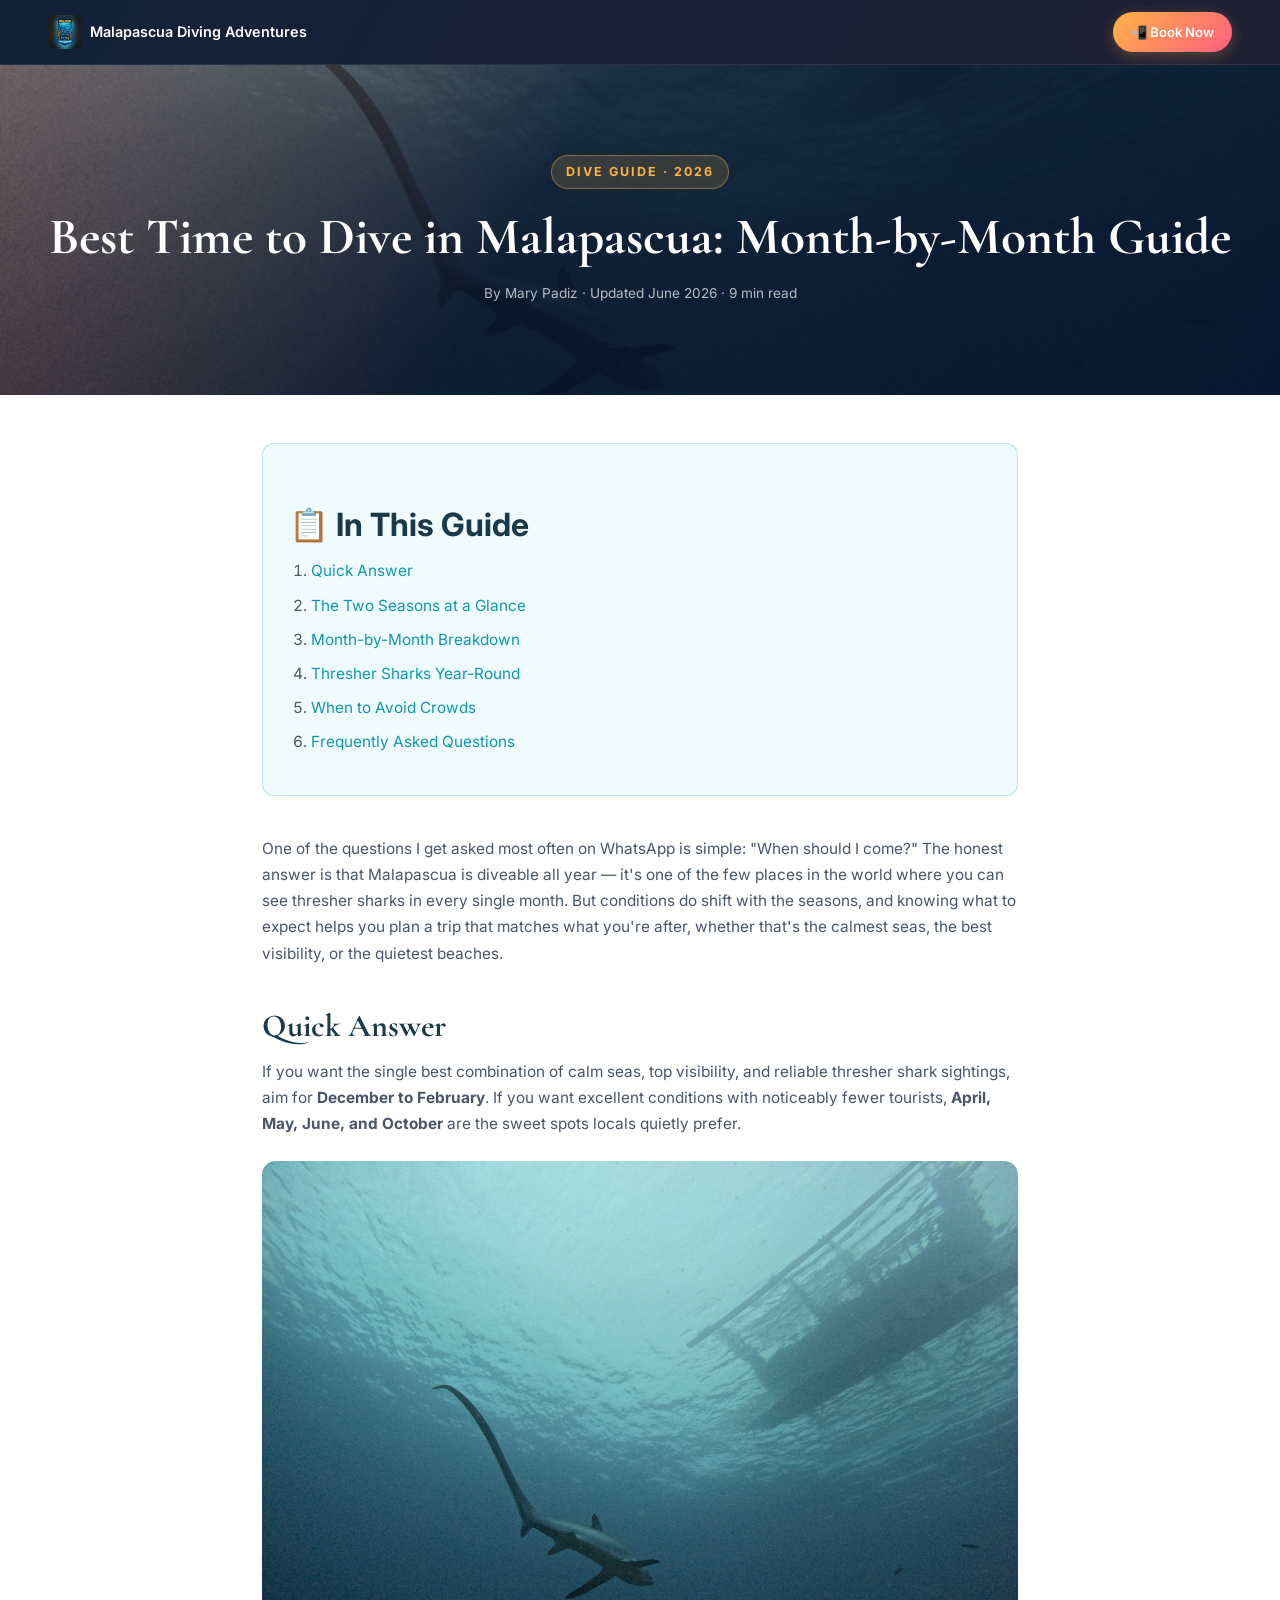
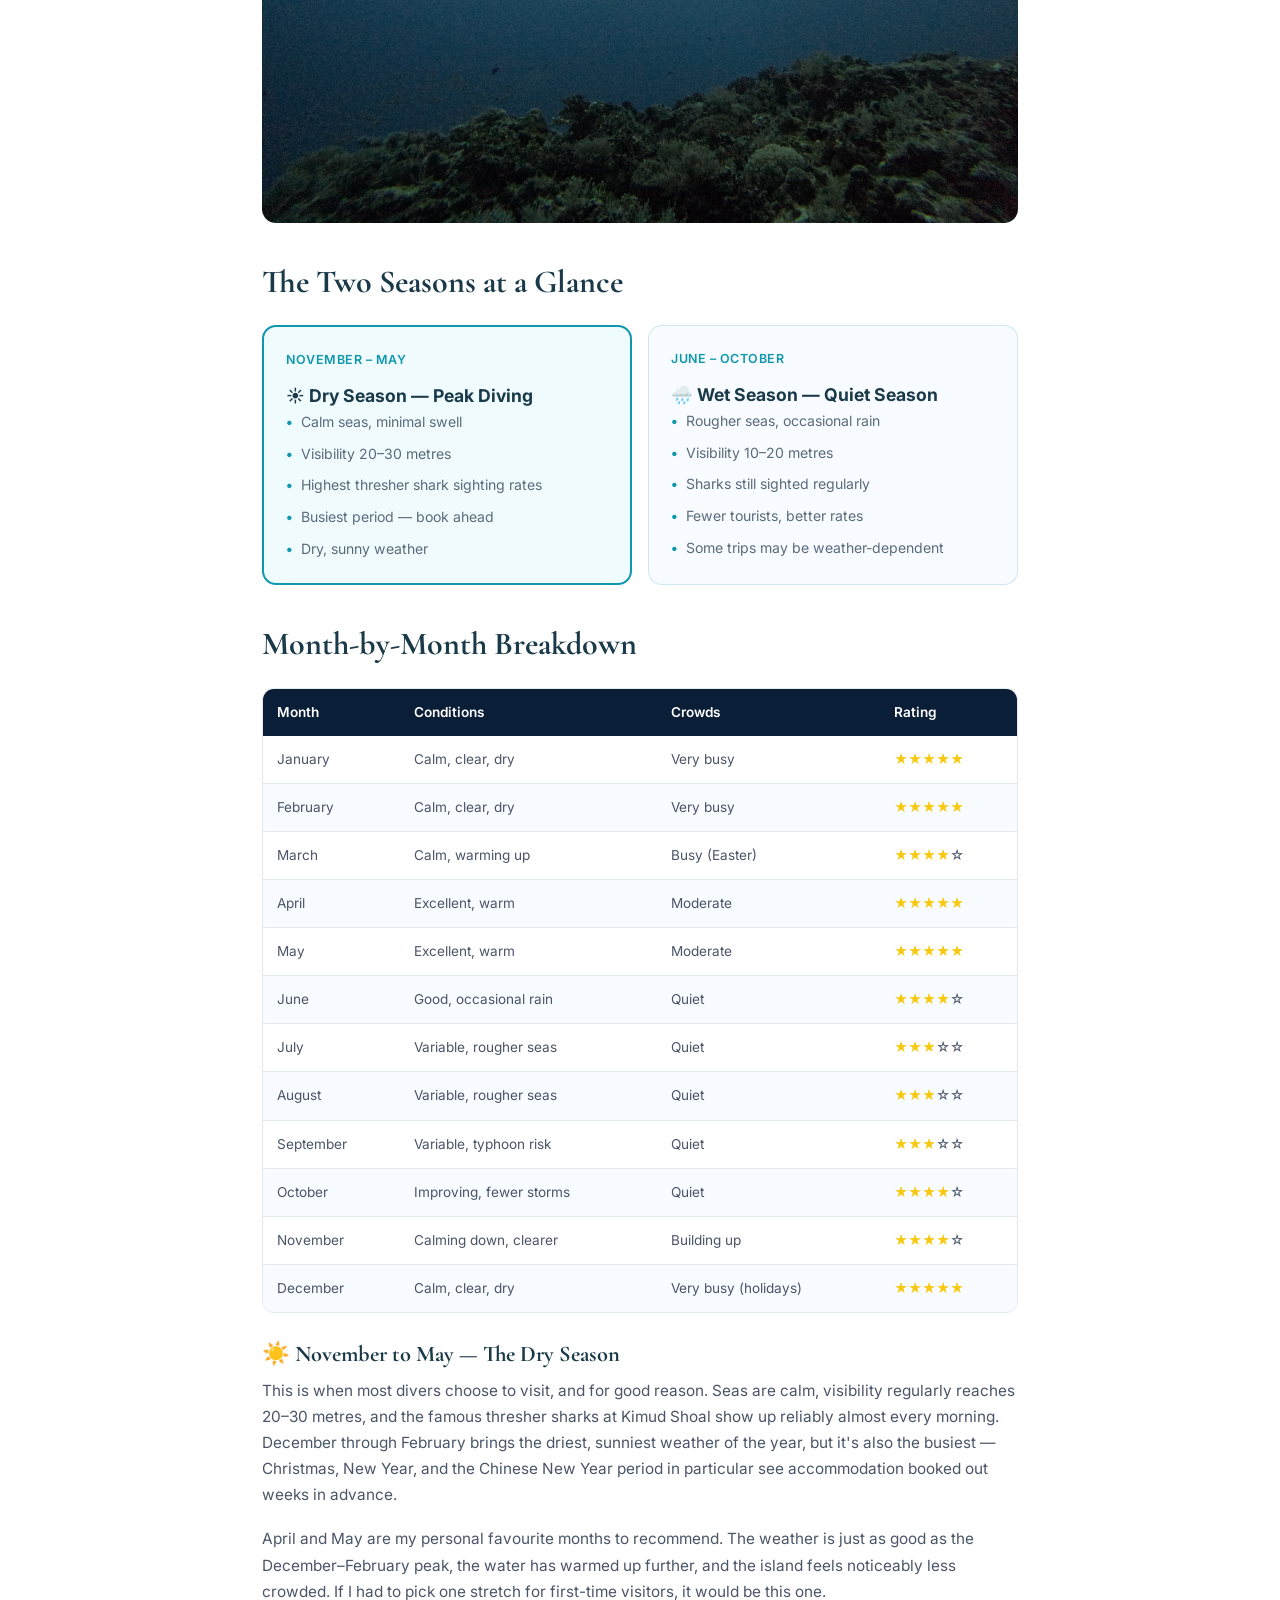
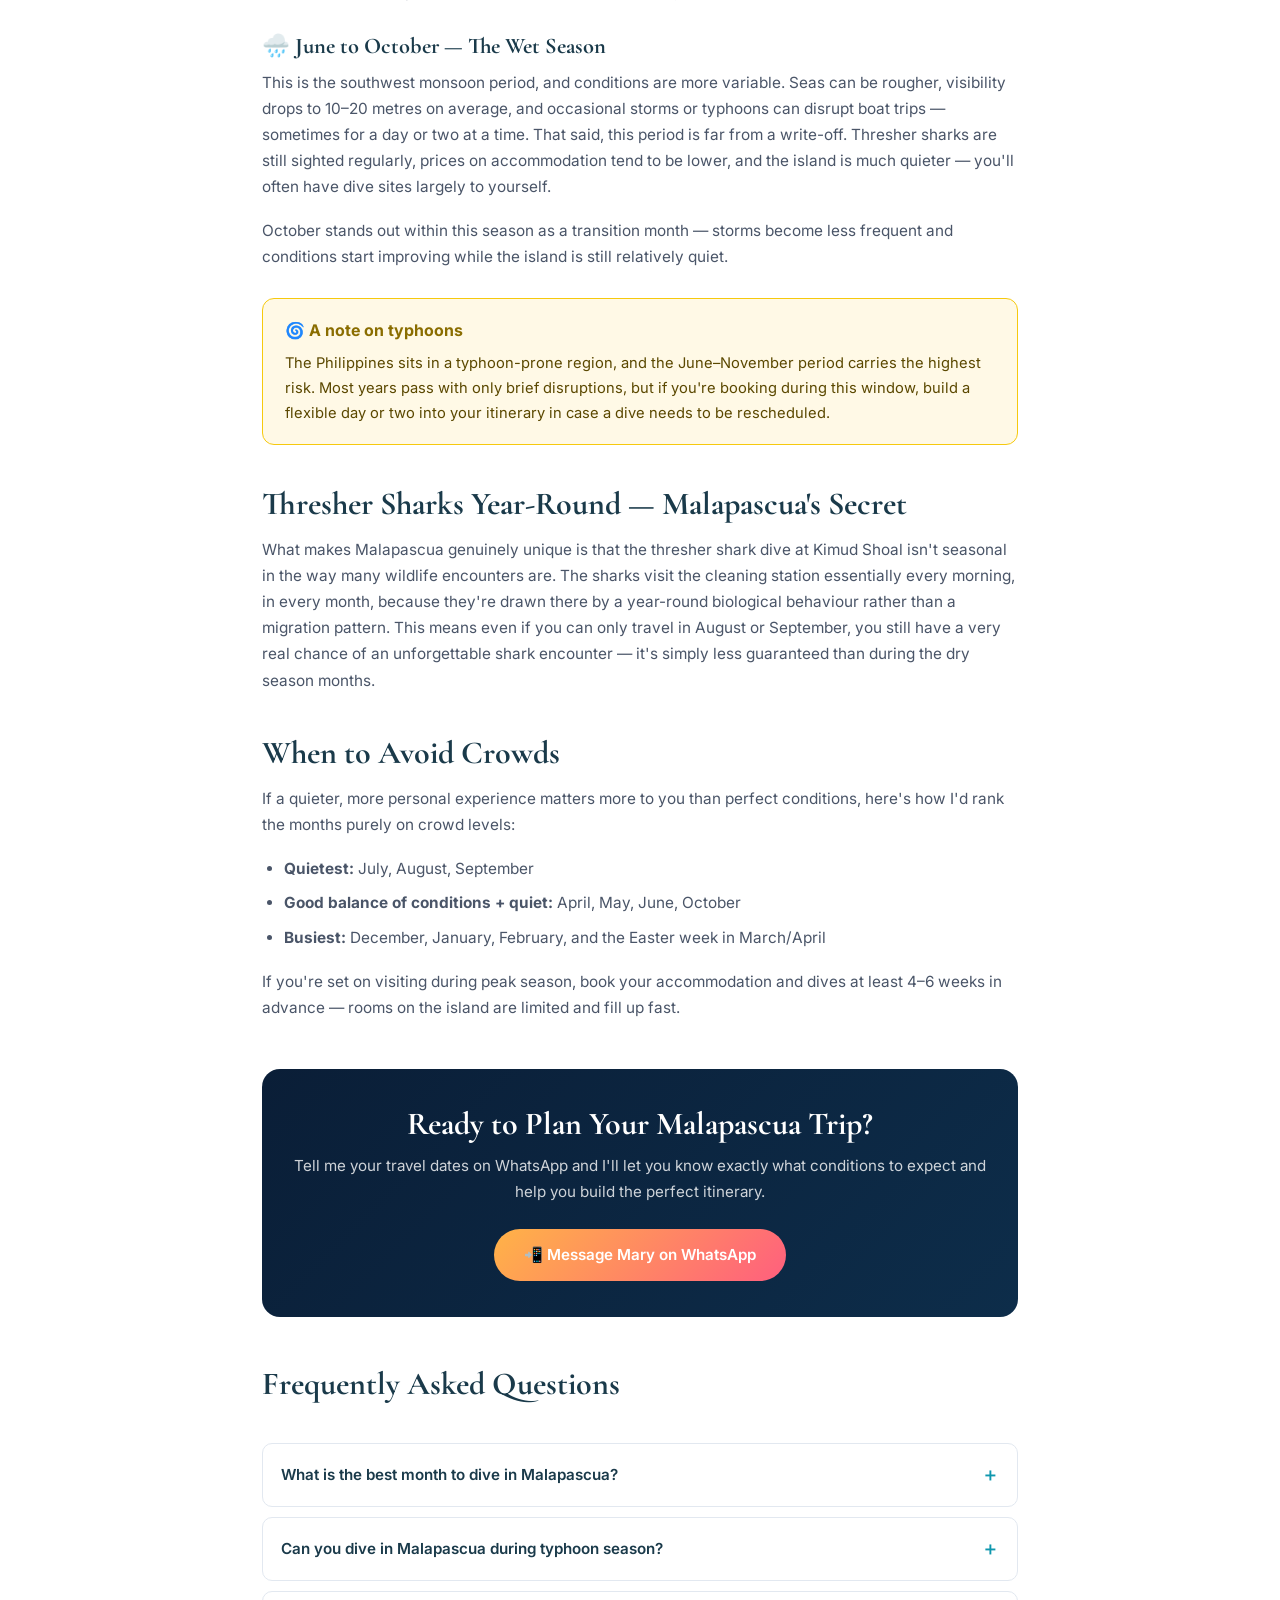
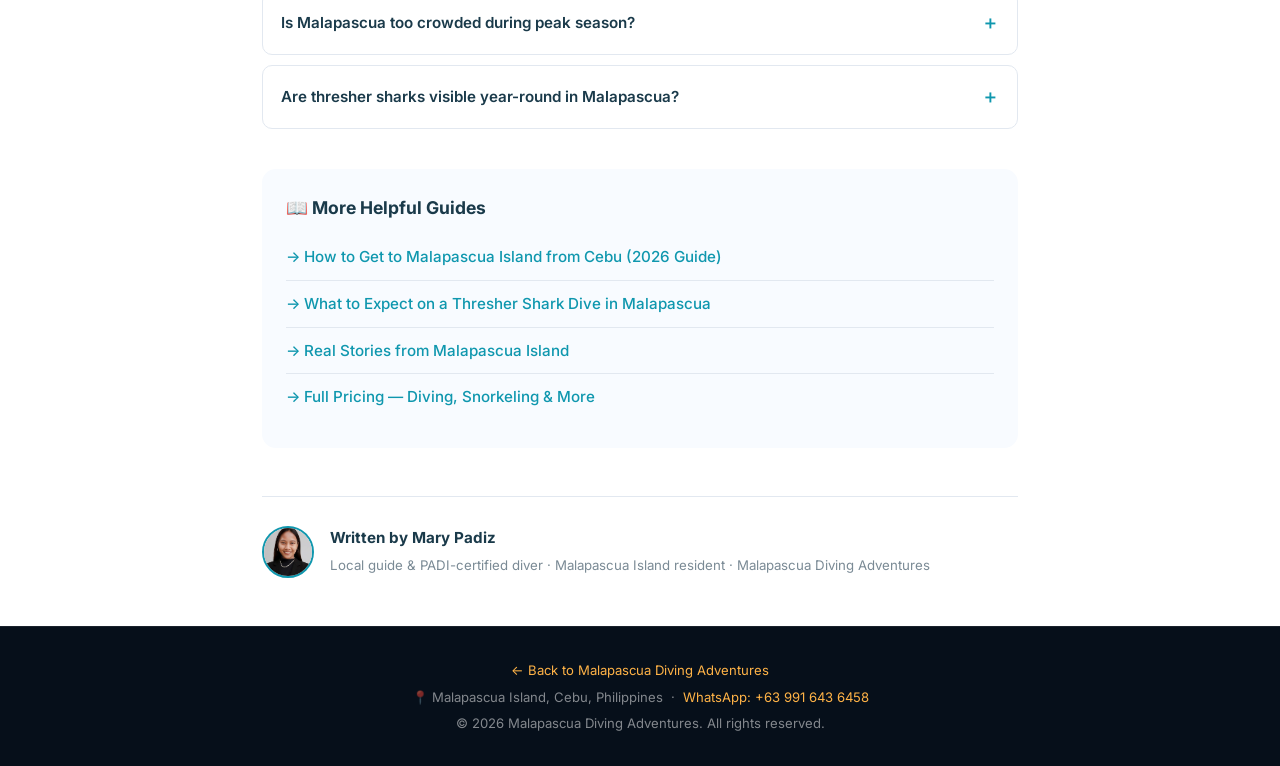
==== commit e36e8554: "Update styles for header and buttons" ====
--- a/best-time-to-dive-malapascua.html
+++ b/best-time-to-dive-malapascua.html
@@ -78,7 +78,7 @@
     a:hover{text-decoration:underline;}
 
     .site-header{
-      background:#0a1e37;
+      background:linear-gradient(120deg, rgba(10,26,48,.97), rgba(20,20,40,.95));
       padding:12px clamp(16px,4vw,48px);
       display:flex;
       align-items:center;
@@ -112,7 +112,7 @@
       flex-shrink:0;
     }
     .header-cta{
-      background:linear-gradient(135deg,#00d4ff,#0099cc);
+      background:linear-gradient(135deg,#ffb347,#ff5f7e);
       color:#fff!important;
       padding:9px 18px;
       border-radius:22px;
@@ -122,16 +122,16 @@
       white-space:nowrap;
       flex-shrink:0;
       transition:transform .2s,box-shadow .2s;
-      box-shadow:0 4px 14px rgba(0,212,255,.25);
-    }
-    .header-cta:hover{transform:translateY(-1px);box-shadow:0 6px 18px rgba(0,212,255,.35);}
+      box-shadow:0 4px 14px rgba(255,179,71,.25);
+    }
+    .header-cta:hover{transform:translateY(-1px);box-shadow:0 6px 18px rgba(255,179,71,.35);}
     @media(max-width:480px){
       .header-cta{padding:8px 14px;font-size:.78rem;}
       .site-header img{width:30px;height:30px;}
     }
 
-    .hero-blog{background:linear-gradient(135deg,rgba(5,20,45,.88),rgba(5,20,45,.75)),url('ThresherMalapascua.JPG') center/cover no-repeat;padding:clamp(48px,8vw,90px) clamp(16px,5vw,48px);text-align:center;color:#fff;}
-    .hero-blog .badge{display:inline-block;background:rgba(0,212,255,.15);border:1px solid rgba(0,212,255,.4);color:#00d4ff;font-size:.78rem;font-weight:700;letter-spacing:2px;text-transform:uppercase;padding:5px 14px;border-radius:20px;margin-bottom:18px;}
+    .hero-blog{background:linear-gradient(120deg,rgba(255,110,70,.30) 0%,rgba(8,18,38,.82) 42%,rgba(5,20,45,.9) 100%),url('ThresherMalapascua.JPG') center/cover no-repeat;padding:clamp(48px,8vw,90px) clamp(16px,5vw,48px);text-align:center;color:#fff;}
+    .hero-blog .badge{display:inline-block;background:rgba(255,179,71,.15);border:1px solid rgba(255,179,71,.4);color:#ffb347;font-size:.78rem;font-weight:700;letter-spacing:2px;text-transform:uppercase;padding:5px 14px;border-radius:20px;margin-bottom:18px;}
     .hero-blog h1{margin:0 0 14px;font-size:clamp(1.8rem,5vw,3.2rem);color:#fff;}
     .hero-blog .meta{font-size:.85rem;color:rgba(255,255,255,.7);margin:0;}
 
@@ -174,8 +174,8 @@
     .cta-banner{background:linear-gradient(135deg,#0a1e37,#0d2d4a);border-radius:18px;padding:36px 28px;text-align:center;margin:48px 0;}
     .cta-banner h2{color:#fff;margin:0 0 10px;font-size:clamp(1.4rem,3vw,2rem);}
     .cta-banner p{color:rgba(255,255,255,.8);margin:0 0 24px;font-size:.95rem;}
-    .cta-btn{display:inline-flex;align-items:center;gap:8px;background:linear-gradient(135deg,#00d4ff,#0099cc);color:#fff;padding:13px 30px;border-radius:28px;font-weight:600;font-size:.95rem;text-decoration:none;transition:transform .25s,box-shadow .25s;}
-    .cta-btn:hover{transform:translateY(-2px);box-shadow:0 10px 28px rgba(0,212,255,.3);text-decoration:none;}
+    .cta-btn{display:inline-flex;align-items:center;gap:8px;background:linear-gradient(135deg,#ffb347,#ff5f7e);color:#fff;padding:13px 30px;border-radius:28px;font-weight:600;font-size:.95rem;text-decoration:none;transition:transform .25s,box-shadow .25s;}
+    .cta-btn:hover{transform:translateY(-2px);box-shadow:0 10px 28px rgba(255,179,71,.3);text-decoration:none;}
 
     .faq-section{margin:40px 0;}
     .faq-item{border:1px solid #e2e8f0;border-radius:10px;margin-bottom:10px;overflow:hidden;}
@@ -196,7 +196,7 @@
 
     .site-footer{background:#060f1a;padding:28px 18px;text-align:center;border-top:1px solid rgba(255,255,255,.08);}
     .site-footer p{color:rgba(255,255,255,.5);font-size:.82rem;margin:4px 0;}
-    .site-footer a{color:#00d4ff;}
+    .site-footer a{color:#ffb347;}
   </style>
 </head>
 <body>
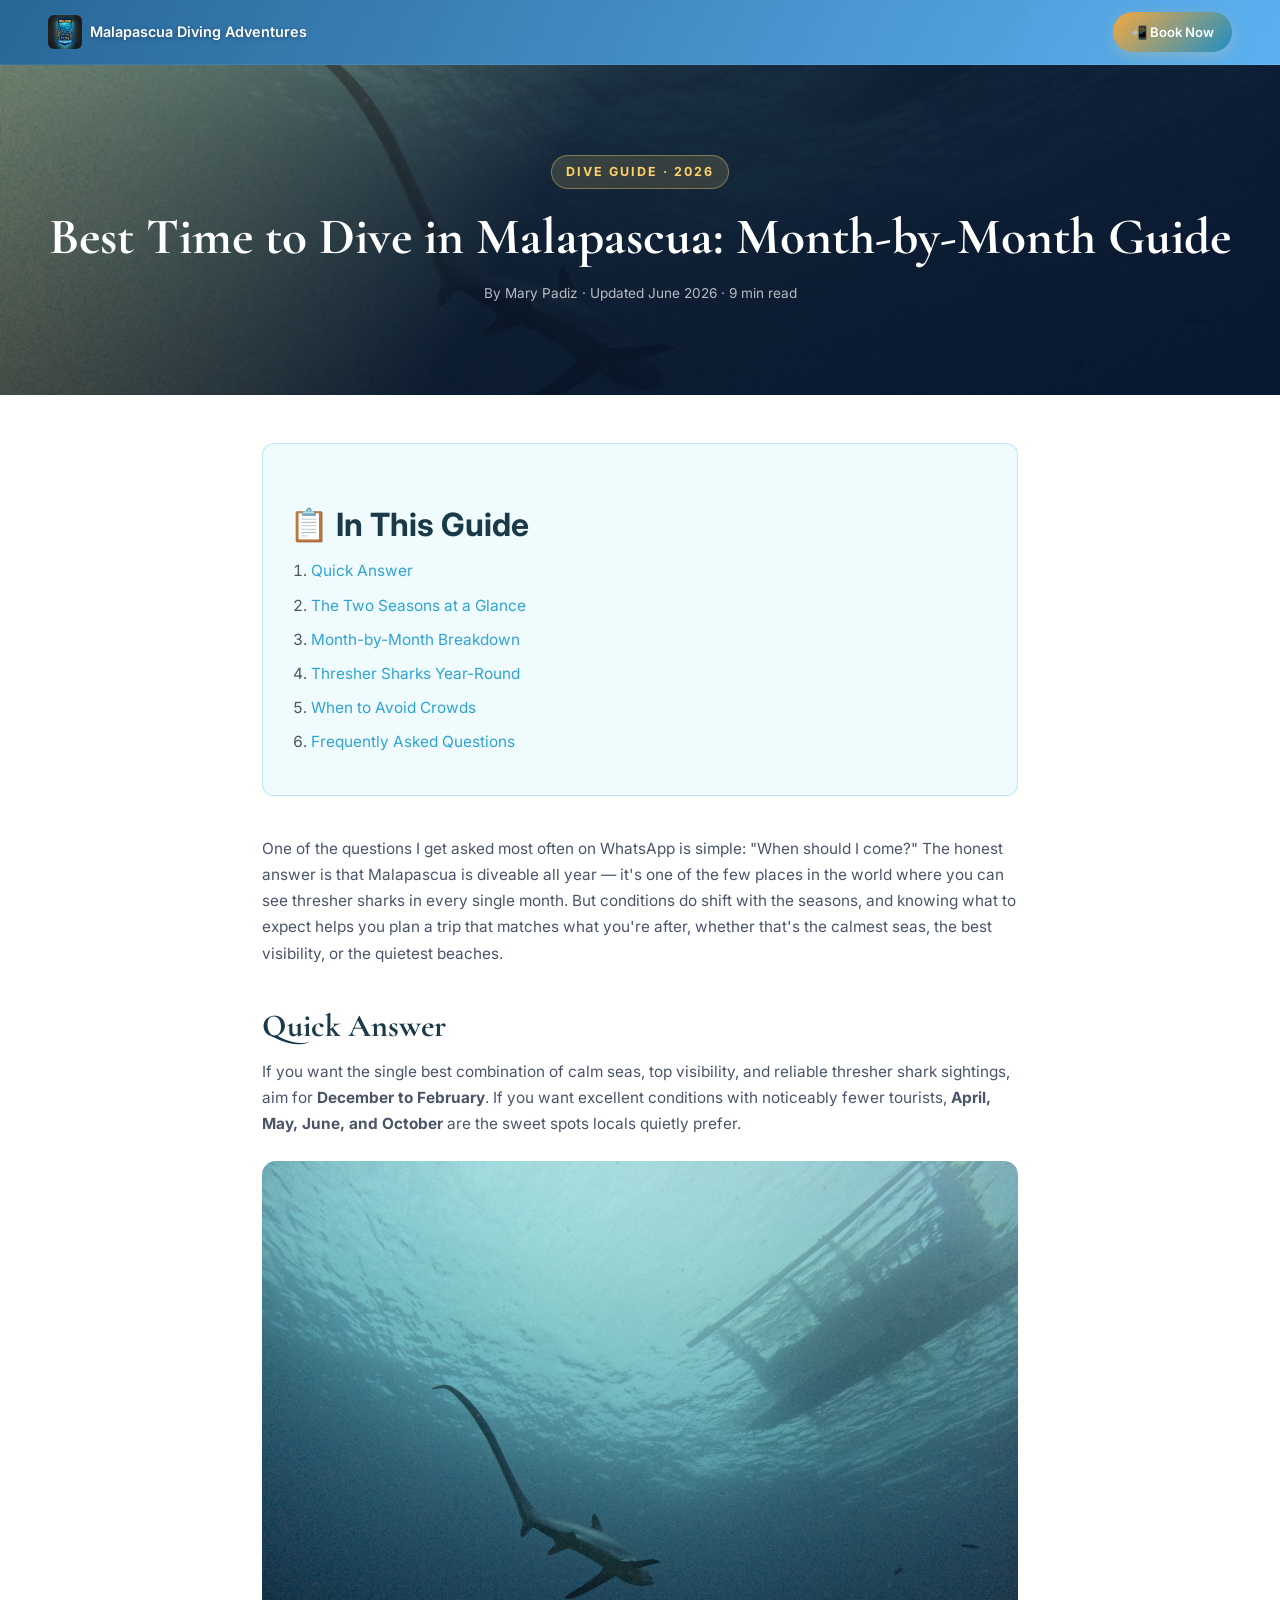
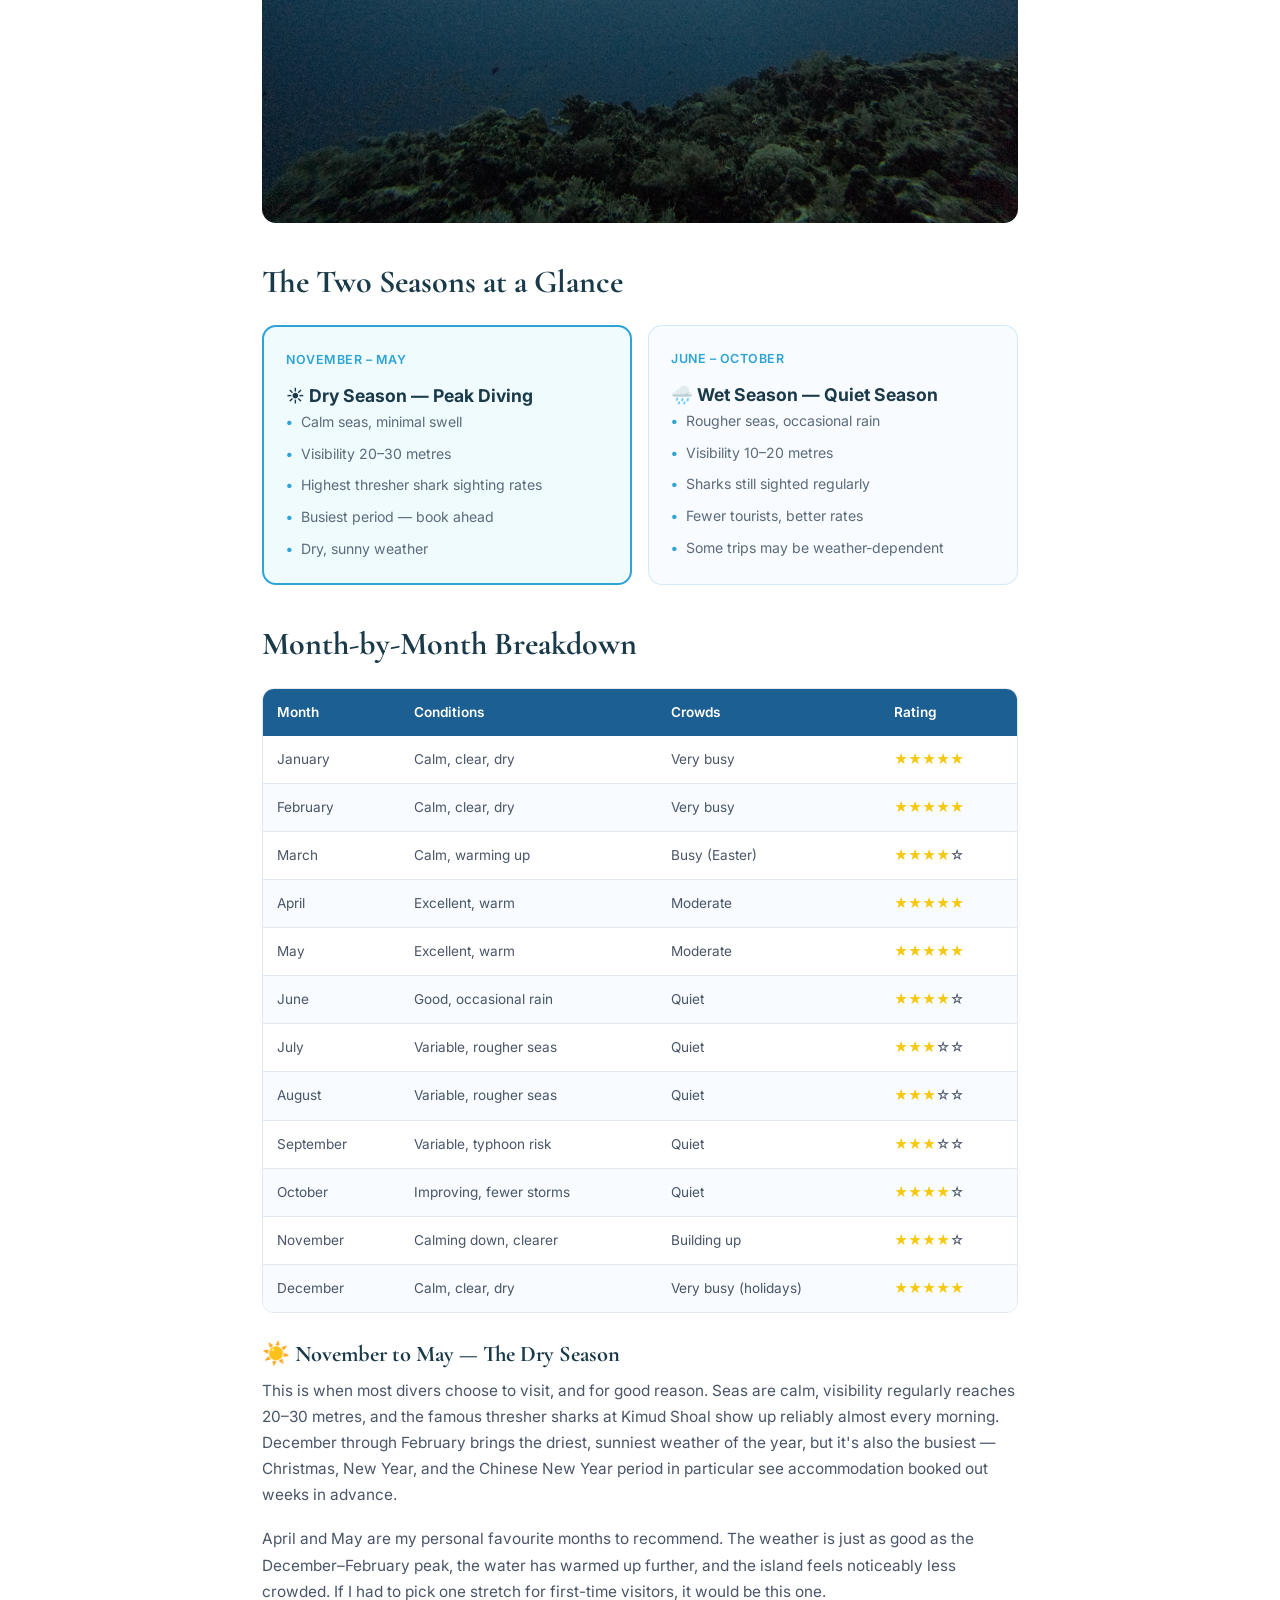
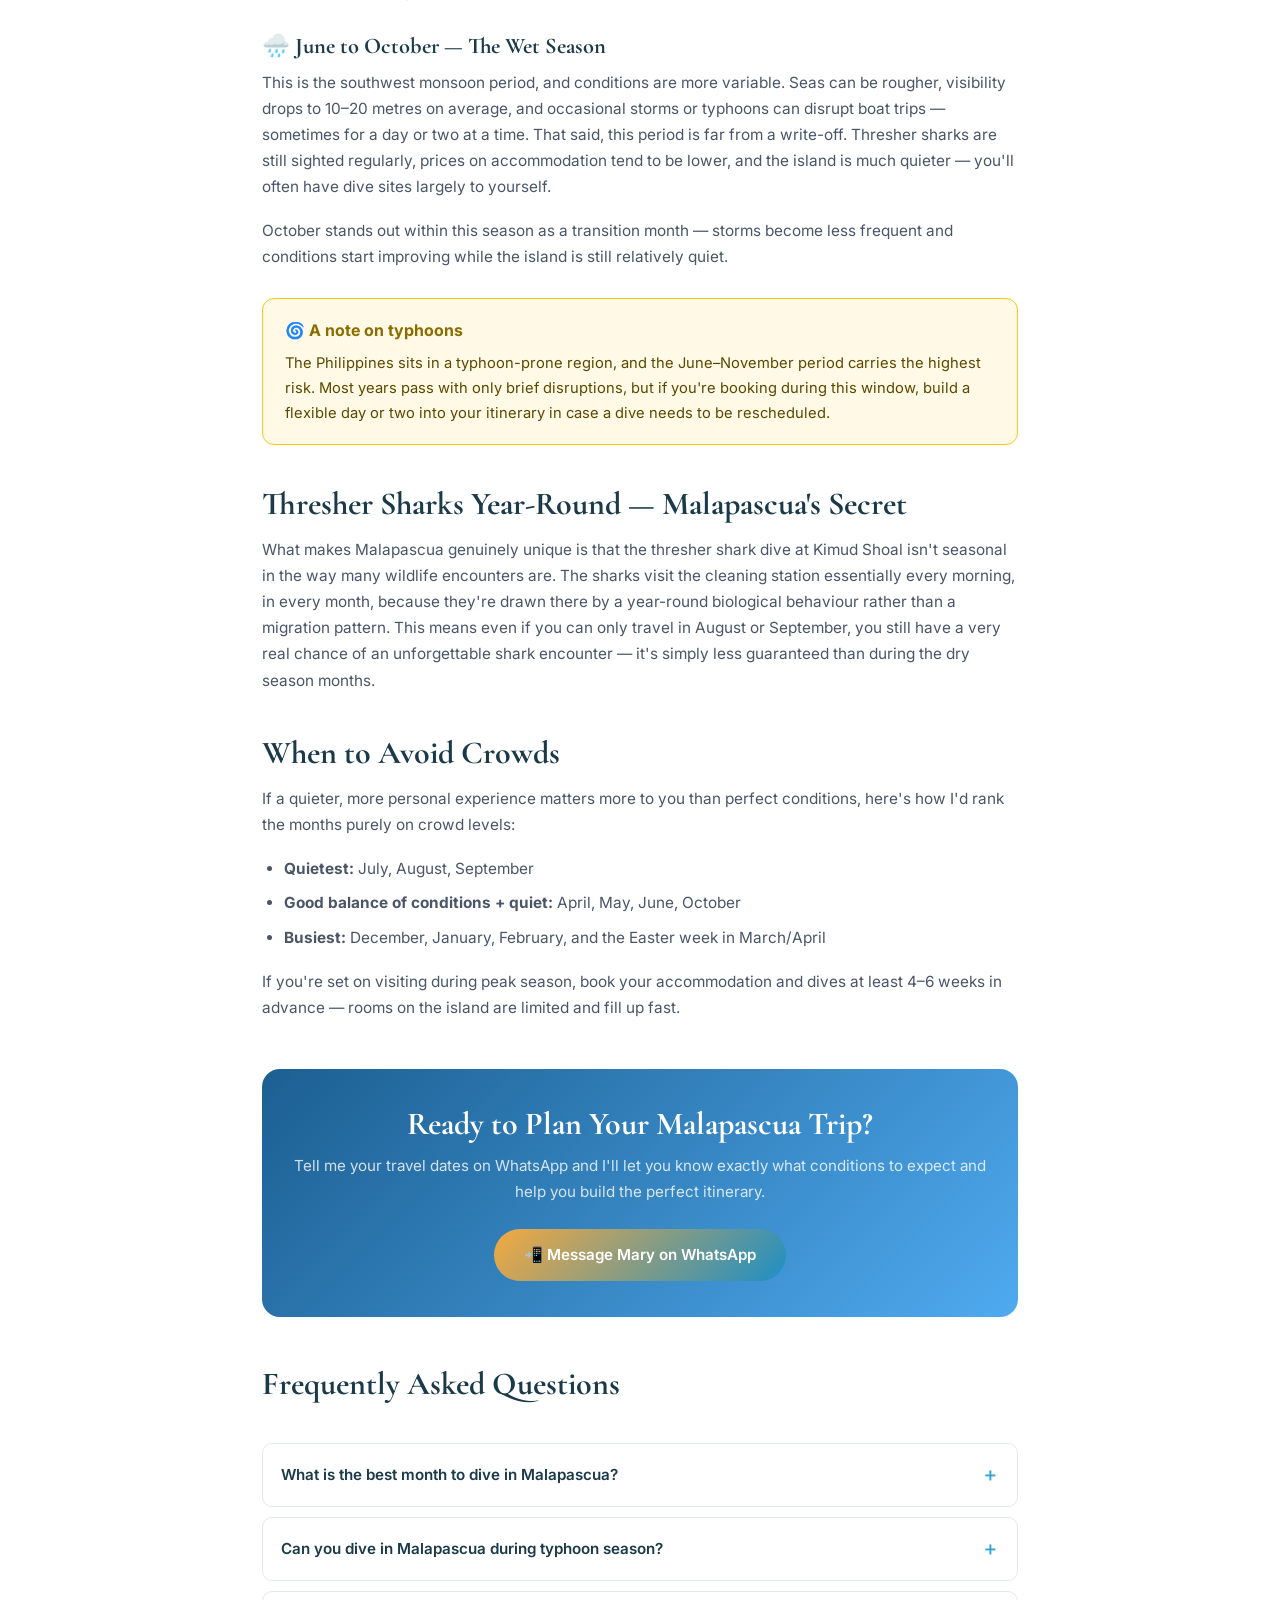
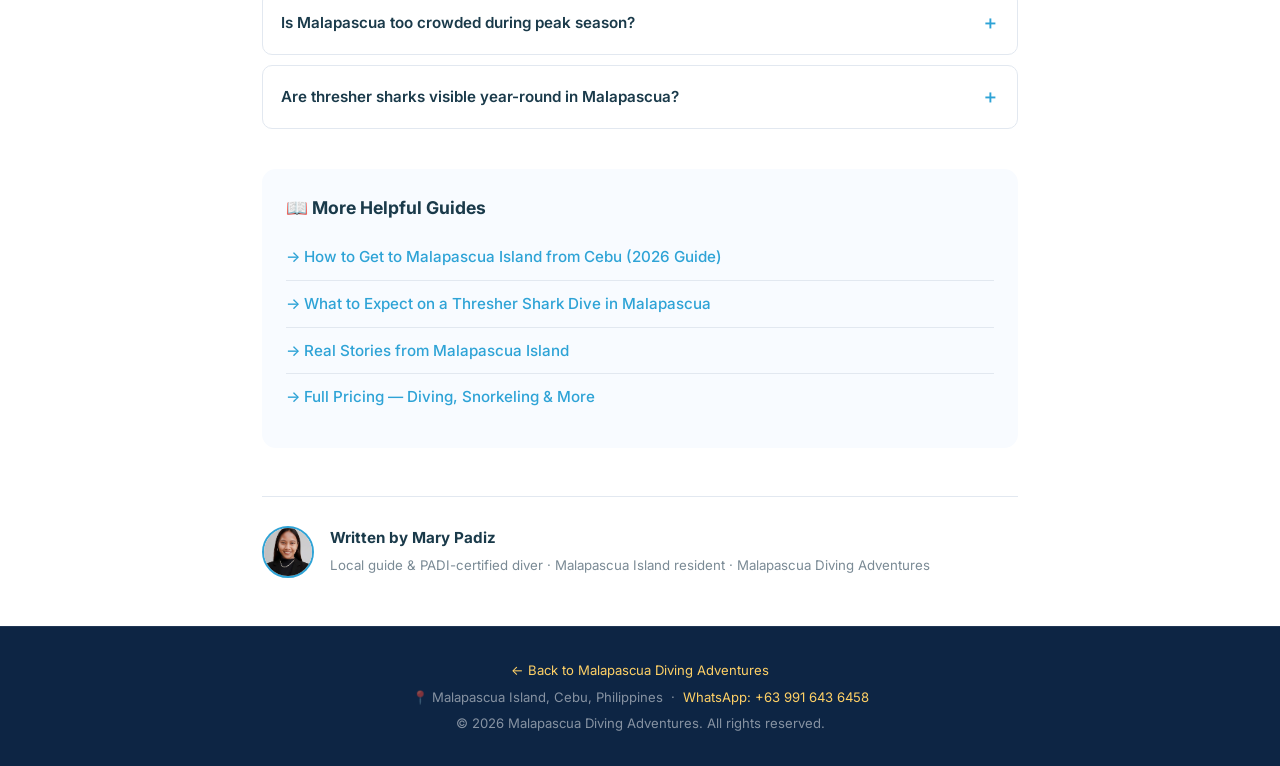
==== commit 37b7e5e4: "Update best-time-to-dive-malapascua.html" ====
--- a/best-time-to-dive-malapascua.html
+++ b/best-time-to-dive-malapascua.html
@@ -74,11 +74,11 @@
     body{margin:0;font-family:'Inter',system-ui,sans-serif;color:#2d3748;background:#fff;line-height:1.7;}
     h1,h2,h3{font-family:'Cormorant Garamond',Georgia,serif;line-height:1.2;}
     img{max-width:100%;height:auto;display:block;}
-    a{color:#0f97ae;text-decoration:none;}
+    a{color:#2ea3d6;text-decoration:none;}
     a:hover{text-decoration:underline;}
 
     .site-header{
-      background:linear-gradient(120deg, rgba(10,26,48,.97), rgba(20,20,40,.95));
+      background:linear-gradient(120deg, rgba(28,95,146,.95), rgba(79,170,239,.92));
       padding:12px clamp(16px,4vw,48px);
       display:flex;
       align-items:center;
@@ -99,6 +99,7 @@
       text-decoration:none;
       flex:1;
       min-width:0;
+      text-shadow:0 1px 4px rgba(6,20,38,.4);
     }
     .brand-text{
       white-space:nowrap;
@@ -112,7 +113,7 @@
       flex-shrink:0;
     }
     .header-cta{
-      background:linear-gradient(135deg,#ffb347,#ff5f7e);
+      background:linear-gradient(135deg,#f4a940,#1f8fc4);
       color:#fff!important;
       padding:9px 18px;
       border-radius:22px;
@@ -122,26 +123,26 @@
       white-space:nowrap;
       flex-shrink:0;
       transition:transform .2s,box-shadow .2s;
-      box-shadow:0 4px 14px rgba(255,179,71,.25);
-    }
-    .header-cta:hover{transform:translateY(-1px);box-shadow:0 6px 18px rgba(255,179,71,.35);}
+      box-shadow:0 4px 14px rgba(255,209,102,.25);
+    }
+    .header-cta:hover{transform:translateY(-1px);box-shadow:0 6px 18px rgba(255,209,102,.35);}
     @media(max-width:480px){
       .header-cta{padding:8px 14px;font-size:.78rem;}
       .site-header img{width:30px;height:30px;}
     }
 
-    .hero-blog{background:linear-gradient(120deg,rgba(255,110,70,.30) 0%,rgba(8,18,38,.82) 42%,rgba(5,20,45,.9) 100%),url('ThresherMalapascua.JPG') center/cover no-repeat;padding:clamp(48px,8vw,90px) clamp(16px,5vw,48px);text-align:center;color:#fff;}
-    .hero-blog .badge{display:inline-block;background:rgba(255,179,71,.15);border:1px solid rgba(255,179,71,.4);color:#ffb347;font-size:.78rem;font-weight:700;letter-spacing:2px;text-transform:uppercase;padding:5px 14px;border-radius:20px;margin-bottom:18px;}
+    .hero-blog{background:linear-gradient(120deg,rgba(255,209,102,.30) 0%,rgba(8,18,38,.82) 42%,rgba(5,20,45,.9) 100%),url('ThresherMalapascua.JPG') center/cover no-repeat;padding:clamp(48px,8vw,90px) clamp(16px,5vw,48px);text-align:center;color:#fff;}
+    .hero-blog .badge{display:inline-block;background:rgba(255,209,102,.15);border:1px solid rgba(255,209,102,.4);color:#ffd166;font-size:.78rem;font-weight:700;letter-spacing:2px;text-transform:uppercase;padding:5px 14px;border-radius:20px;margin-bottom:18px;}
     .hero-blog h1{margin:0 0 14px;font-size:clamp(1.8rem,5vw,3.2rem);color:#fff;}
     .hero-blog .meta{font-size:.85rem;color:rgba(255,255,255,.7);margin:0;}
 
     .article-wrap{max-width:820px;margin:0 auto;padding:48px clamp(16px,4vw,32px);}
 
-    .toc{background:#f0fbfe;border:1px solid rgba(15,151,174,.25);border-radius:12px;padding:22px 26px;margin-bottom:40px;}
+    .toc{background:#f0fbfe;border:1px solid rgba(46,163,214,.25);border-radius:12px;padding:22px 26px;margin-bottom:40px;}
     .toc h2{font-size:1rem;color:#1a3a4a;margin:0 0 12px;font-family:'Inter',sans-serif;font-weight:700;}
     .toc ol{margin:0;padding-left:20px;display:flex;flex-direction:column;gap:6px;}
     .toc li{font-size:.9rem;}
-    .toc a{color:#0f97ae;}
+    .toc a{color:#2ea3d6;}
 
     .article-wrap h2{font-size:clamp(1.4rem,3vw,2rem);color:#1a3a4a;margin:40px 0 14px;}
     .article-wrap h3{font-size:clamp(1.1rem,2vw,1.4rem);color:#1a3a4a;margin:28px 0 10px;}
@@ -151,17 +152,17 @@
 
     .season-grid{display:grid;grid-template-columns:1fr;gap:16px;margin:24px 0;}
     @media(min-width:700px){.season-grid{grid-template-columns:1fr 1fr;}}
-    .season-card{background:#f8fbff;border:1px solid rgba(15,151,174,.18);border-radius:14px;padding:22px 22px;}
-    .season-card.peak{background:#f0fbfe;border-color:#0f97ae;border-width:2px;}
+    .season-card{background:#f8fbff;border:1px solid rgba(46,163,214,.18);border-radius:14px;padding:22px 22px;}
+    .season-card.peak{background:#f0fbfe;border-color:#2ea3d6;border-width:2px;}
     .season-card h3{margin:0 0 4px;font-size:1.1rem;color:#1a3a4a;font-family:'Inter',sans-serif;font-weight:700;}
-    .season-tag{font-size:.78rem;color:#0f97ae;font-weight:600;text-transform:uppercase;letter-spacing:.5px;display:block;margin-bottom:14px;}
+    .season-tag{font-size:.78rem;color:#2ea3d6;font-weight:600;text-transform:uppercase;letter-spacing:.5px;display:block;margin-bottom:14px;}
     .season-card ul{margin:0;padding:0;list-style:none;display:flex;flex-direction:column;gap:8px;}
     .season-card li{font-size:.88rem;color:#5b6b7b;display:flex;gap:8px;align-items:flex-start;}
-    .season-card li::before{content:'•';color:#0f97ae;font-weight:700;}
+    .season-card li::before{content:'•';color:#2ea3d6;font-weight:700;}
 
     .month-table-wrap{overflow-x:auto;margin:24px 0;border-radius:12px;border:1px solid #e2e8f0;}
     table.month-table{width:100%;border-collapse:collapse;font-size:.85rem;min-width:600px;}
-    table.month-table th{background:#0a1e37;color:#fff;padding:12px 14px;text-align:left;font-weight:600;}
+    table.month-table th{background:#1c5f92;color:#fff;padding:12px 14px;text-align:left;font-weight:600;}
     table.month-table td{padding:12px 14px;border-bottom:1px solid #e2e8f0;color:#4a5568;}
     table.month-table tr:last-child td{border-bottom:none;}
     table.month-table tr:nth-child(even){background:#f8fbff;}
@@ -171,32 +172,32 @@
     .tip-box strong{color:#8a6d00;display:block;margin-bottom:6px;}
     .tip-box p{margin:0;color:#5b4800;font-size:.92rem;}
 
-    .cta-banner{background:linear-gradient(135deg,#0a1e37,#0d2d4a);border-radius:18px;padding:36px 28px;text-align:center;margin:48px 0;}
+    .cta-banner{background:linear-gradient(135deg,#1c5f92,#4faaef);border-radius:18px;padding:36px 28px;text-align:center;margin:48px 0;}
     .cta-banner h2{color:#fff;margin:0 0 10px;font-size:clamp(1.4rem,3vw,2rem);}
     .cta-banner p{color:rgba(255,255,255,.8);margin:0 0 24px;font-size:.95rem;}
-    .cta-btn{display:inline-flex;align-items:center;gap:8px;background:linear-gradient(135deg,#ffb347,#ff5f7e);color:#fff;padding:13px 30px;border-radius:28px;font-weight:600;font-size:.95rem;text-decoration:none;transition:transform .25s,box-shadow .25s;}
-    .cta-btn:hover{transform:translateY(-2px);box-shadow:0 10px 28px rgba(255,179,71,.3);text-decoration:none;}
+    .cta-btn{display:inline-flex;align-items:center;gap:8px;background:linear-gradient(135deg,#f4a940,#1f8fc4);color:#fff;padding:13px 30px;border-radius:28px;font-weight:600;font-size:.95rem;text-decoration:none;transition:transform .25s,box-shadow .25s;}
+    .cta-btn:hover{transform:translateY(-2px);box-shadow:0 10px 28px rgba(255,209,102,.3);text-decoration:none;}
 
     .faq-section{margin:40px 0;}
     .faq-item{border:1px solid #e2e8f0;border-radius:10px;margin-bottom:10px;overflow:hidden;}
     .faq-item summary{padding:16px 18px;font-weight:600;color:#1a3a4a;cursor:pointer;list-style:none;display:flex;justify-content:space-between;align-items:center;font-size:.95rem;}
-    .faq-item summary::after{content:'＋';color:#0f97ae;font-size:1.1rem;}
+    .faq-item summary::after{content:'＋';color:#2ea3d6;font-size:1.1rem;}
     .faq-item[open] summary::after{content:'－';}
     .faq-item p{margin:0;padding:0 18px 16px;color:#4a5568;font-size:.92rem;line-height:1.7;}
 
     .article-footer{border-top:1px solid #e2e8f0;padding-top:28px;margin-top:48px;display:flex;align-items:center;gap:16px;}
-    .author-avatar{width:52px;height:52px;border-radius:50%;object-fit:cover;border:2px solid #0f97ae;}
+    .author-avatar{width:52px;height:52px;border-radius:50%;object-fit:cover;border:2px solid #2ea3d6;}
     .author-info strong{display:block;color:#1a3a4a;font-size:.95rem;}
     .author-info span{color:#7a8a95;font-size:.83rem;}
 
     .related{background:#f8fbff;border-radius:14px;padding:28px 24px;margin:40px 0;}
     .related h3{font-size:1.1rem;color:#1a3a4a;margin:0 0 16px;font-family:'Inter',sans-serif;font-weight:700;}
-    .related a{display:flex;align-items:center;gap:10px;color:#0f97ae;font-weight:500;font-size:.95rem;padding:10px 0;border-bottom:1px solid #e2e8f0;}
+    .related a{display:flex;align-items:center;gap:10px;color:#2ea3d6;font-weight:500;font-size:.95rem;padding:10px 0;border-bottom:1px solid #e2e8f0;}
     .related a:last-child{border-bottom:none;}
 
-    .site-footer{background:#060f1a;padding:28px 18px;text-align:center;border-top:1px solid rgba(255,255,255,.08);}
+    .site-footer{background:#0d2544;padding:28px 18px;text-align:center;border-top:1px solid rgba(255,255,255,.08);}
     .site-footer p{color:rgba(255,255,255,.5);font-size:.82rem;margin:4px 0;}
-    .site-footer a{color:#ffb347;}
+    .site-footer a{color:#ffd166;}
   </style>
 </head>
 <body>
